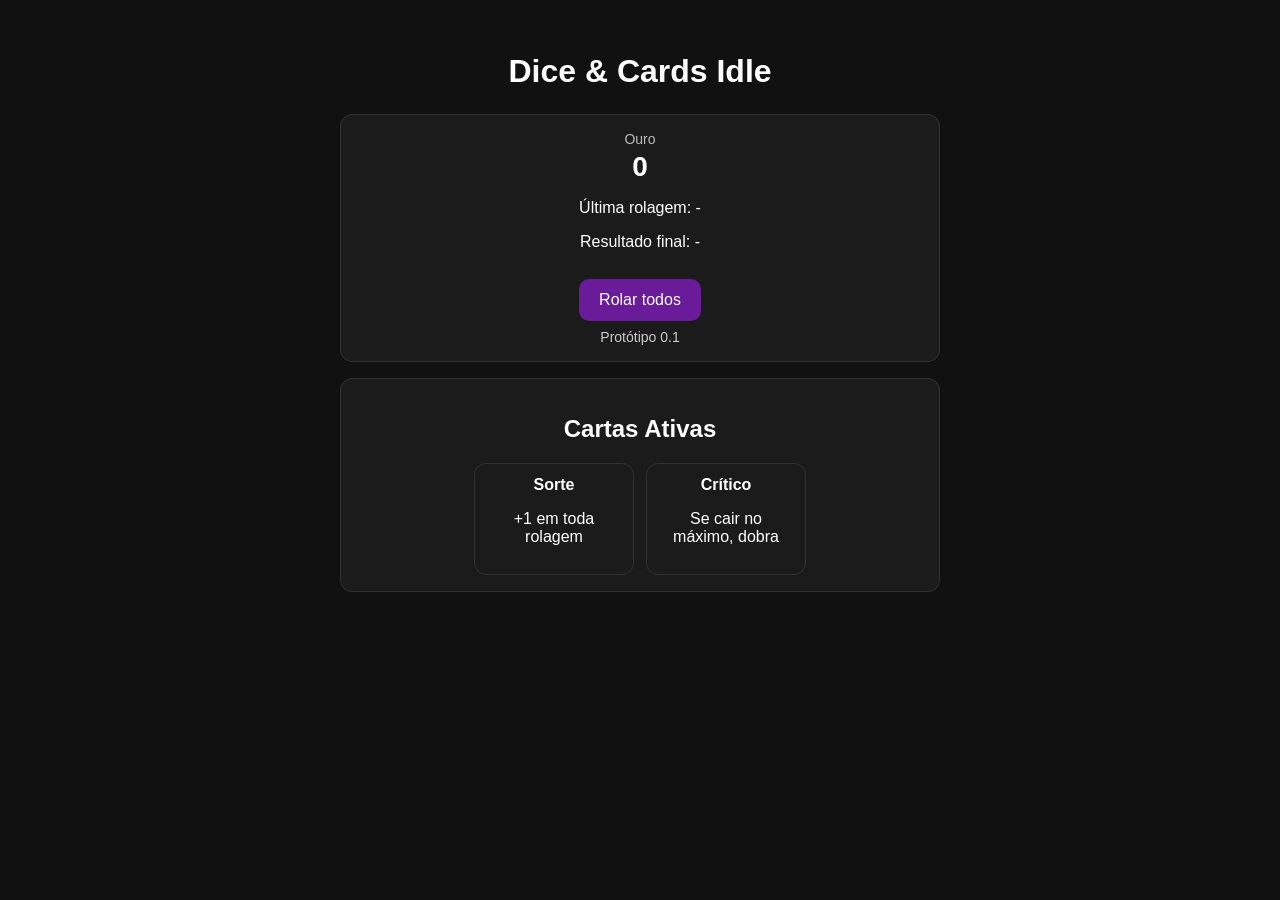
==== index.html @ ea4cef74 "Primeira versão do Dice & Cards Idle" ====
<!DOCTYPE html>
<html lang="pt-BR">
<head>
  <meta charset="UTF-8" />
  <meta name="viewport" content="width=device-width, initial-scale=1.0" />
  <title>Dice & Cards Idle</title>

  <meta name="theme-color" content="#111111" />
  <link rel="manifest" href="./manifest.json" />
  <link rel="apple-touch-icon" href="./icons/icon-192.png" />

  <style>
    * {
      box-sizing: border-box;
    }

    body {
      margin: 0;
      background: #111;
      color: #fff;
      font-family: Arial, sans-serif;
      text-align: center;
      padding: 32px 16px;
    }

    .container {
      max-width: 600px;
      margin: 0 auto;
    }

    h1 {
      margin-bottom: 24px;
    }

    .panel {
      background: #1b1b1b;
      border: 1px solid #333;
      border-radius: 12px;
      padding: 16px;
      margin-bottom: 16px;
    }

    button {
      background: #6a1b9a;
      color: #fff;
      border: none;
      border-radius: 10px;
      padding: 12px 20px;
      font-size: 16px;
      cursor: pointer;
      margin-top: 12px;
    }

    button:hover {
      opacity: 0.95;
    }

    .cards {
      display: flex;
      gap: 12px;
      justify-content: center;
      flex-wrap: wrap;
    }

    .card {
      width: 160px;
      background: #1b1b1b;
      border: 1px solid #333;
      border-radius: 12px;
      padding: 12px;
    }

    .label {
      color: #bbb;
      font-size: 14px;
      margin-bottom: 4px;
    }

    .value {
      font-size: 28px;
      font-weight: bold;
    }

    .small {
      margin-top: 8px;
      color: #ccc;
      font-size: 14px;
    }
  </style>
</head>
<body>
  <div class="container">
    <h1>Dice & Cards Idle</h1>

    <div class="panel">
      <div class="label">Ouro</div>
      <div class="value" id="gold">0</div>

      <p>Última rolagem: <span id="lastRoll">-</span></p>
      <p>Resultado final: <span id="result">-</span></p>

      <button id="rollButton">Rolar todos</button>
      <div class="small">Protótipo 0.1</div>
    </div>

    <div class="panel">
      <h2>Cartas Ativas</h2>
      <div class="cards">
        <div class="card">
          <strong>Sorte</strong>
          <p>+1 em toda rolagem</p>
        </div>

        <div class="card">
          <strong>Crítico</strong>
          <p>Se cair no máximo, dobra</p>
        </div>
      </div>
    </div>
  </div>

  <script>
    let gold = 0;

    const dice = [
      { sides: 6 }
    ];

    const cards = {
      luck: true,
      crit: true
    };

    function rollDice(sides) {
      return Math.floor(Math.random() * sides) + 1;
    }

    function rollAll() {
      let finalTotal = 0;
      const rolls = [];

      dice.forEach((d) => {
        const roll = rollDice(d.sides);
        rolls.push(roll);

        let value = roll;

        if (cards.luck) {
          value += 1;
        }

        if (cards.crit && roll === d.sides) {
          value *= 2;
        }

        finalTotal += value;
      });

      gold += finalTotal;

      document.getElementById("gold").textContent = gold;
      document.getElementById("lastRoll").textContent = rolls.join(", ");
      document.getElementById("result").textContent = finalTotal;
    }

    document.getElementById("rollButton").addEventListener("click", rollAll);

    if ("serviceWorker" in navigator) {
      window.addEventListener("load", () => {
        navigator.serviceWorker.register("./sw.js")
          .then(() => console.log("Service Worker registrado"))
          .catch((error) => console.log("Erro ao registrar SW:", error));
      });
    }
  </script>
</body>
</html>
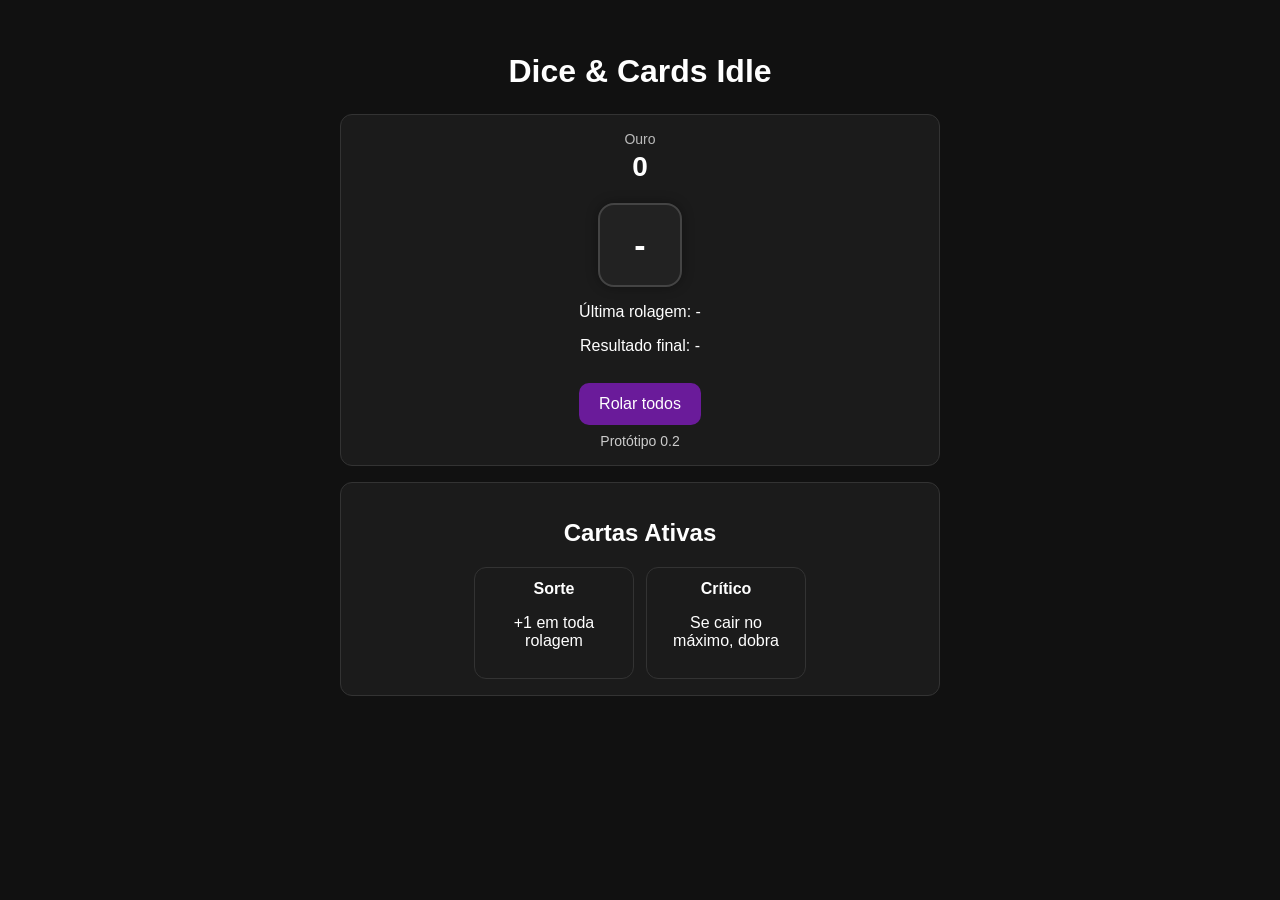
==== commit af368cf9: "auto commit" ====
--- a/index.html
+++ b/index.html
@@ -40,6 +40,23 @@
       margin-bottom: 16px;
     }
 
+    .label {
+      color: #bbb;
+      font-size: 14px;
+      margin-bottom: 4px;
+    }
+
+    .value {
+      font-size: 28px;
+      font-weight: bold;
+    }
+
+    .small {
+      margin-top: 8px;
+      color: #ccc;
+      font-size: 14px;
+    }
+
     button {
       background: #6a1b9a;
       color: #fff;
@@ -49,10 +66,37 @@
       font-size: 16px;
       cursor: pointer;
       margin-top: 12px;
+      transition: opacity 0.2s ease, transform 0.1s ease;
     }
 
     button:hover {
       opacity: 0.95;
+    }
+
+    button:active {
+      transform: scale(0.98);
+    }
+
+    .dice-area {
+      display: flex;
+      justify-content: center;
+      margin: 20px 0 12px;
+    }
+
+    .die {
+      width: 84px;
+      height: 84px;
+      border: 2px solid #444;
+      border-radius: 16px;
+      background: #222;
+      display: flex;
+      align-items: center;
+      justify-content: center;
+      font-size: 34px;
+      font-weight: bold;
+      color: #fff;
+      box-shadow: 0 0 12px rgba(0, 0, 0, 0.35);
+      user-select: none;
     }
 
     .cards {
@@ -69,23 +113,6 @@
       border-radius: 12px;
       padding: 12px;
     }
-
-    .label {
-      color: #bbb;
-      font-size: 14px;
-      margin-bottom: 4px;
-    }
-
-    .value {
-      font-size: 28px;
-      font-weight: bold;
-    }
-
-    .small {
-      margin-top: 8px;
-      color: #ccc;
-      font-size: 14px;
-    }
   </style>
 </head>
 <body>
@@ -96,11 +123,15 @@
       <div class="label">Ouro</div>
       <div class="value" id="gold">0</div>
 
+      <div class="dice-area">
+        <div class="die" id="dieDisplay">-</div>
+      </div>
+
       <p>Última rolagem: <span id="lastRoll">-</span></p>
       <p>Resultado final: <span id="result">-</span></p>
 
       <button id="rollButton">Rolar todos</button>
-      <div class="small">Protótipo 0.1</div>
+      <div class="small">Protótipo 0.2</div>
     </div>
 
     <div class="panel">
@@ -119,59 +150,6 @@
     </div>
   </div>
 
-  <script>
-    let gold = 0;
-
-    const dice = [
-      { sides: 6 }
-    ];
-
-    const cards = {
-      luck: true,
-      crit: true
-    };
-
-    function rollDice(sides) {
-      return Math.floor(Math.random() * sides) + 1;
-    }
-
-    function rollAll() {
-      let finalTotal = 0;
-      const rolls = [];
-
-      dice.forEach((d) => {
-        const roll = rollDice(d.sides);
-        rolls.push(roll);
-
-        let value = roll;
-
-        if (cards.luck) {
-          value += 1;
-        }
-
-        if (cards.crit && roll === d.sides) {
-          value *= 2;
-        }
-
-        finalTotal += value;
-      });
-
-      gold += finalTotal;
-
-      document.getElementById("gold").textContent = gold;
-      document.getElementById("lastRoll").textContent = rolls.join(", ");
-      document.getElementById("result").textContent = finalTotal;
-    }
-
-    document.getElementById("rollButton").addEventListener("click", rollAll);
-
-    if ("serviceWorker" in navigator) {
-      window.addEventListener("load", () => {
-        navigator.serviceWorker.register("./sw.js")
-          .then(() => console.log("Service Worker registrado"))
-          .catch((error) => console.log("Erro ao registrar SW:", error));
-      });
-    }
-  </script>
+  <script src="./app.js"></script>
 </body>
 </html>
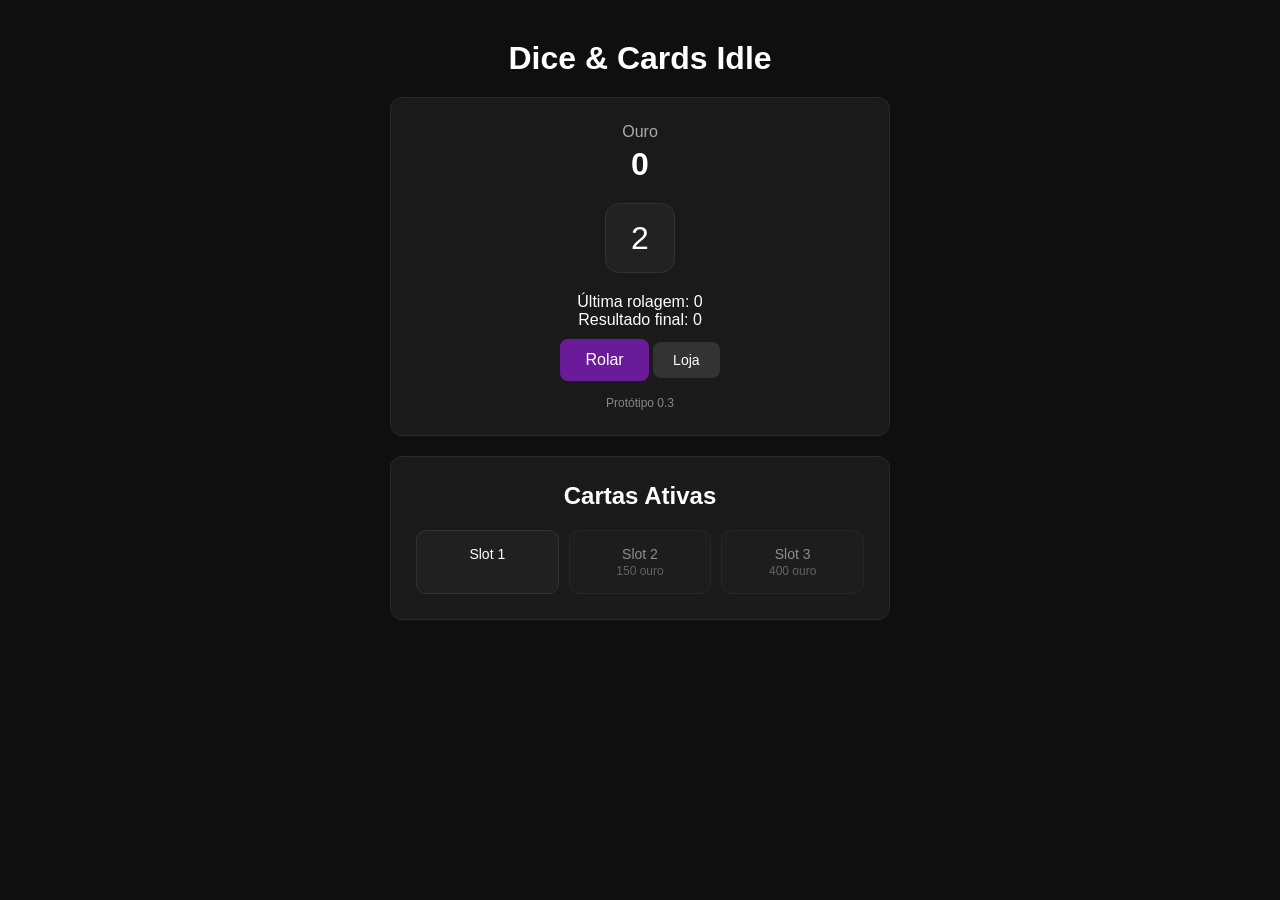
==== commit c9715140: "auto commit" ====
--- a/index.html
+++ b/index.html
@@ -1,155 +1,238 @@
 <!DOCTYPE html>
 <html lang="pt-BR">
+
 <head>
-  <meta charset="UTF-8" />
-  <meta name="viewport" content="width=device-width, initial-scale=1.0" />
-  <title>Dice & Cards Idle</title>
-
-  <meta name="theme-color" content="#111111" />
-  <link rel="manifest" href="./manifest.json" />
-  <link rel="apple-touch-icon" href="./icons/icon-192.png" />
-
-  <style>
-    * {
-      box-sizing: border-box;
-    }
-
-    body {
-      margin: 0;
-      background: #111;
-      color: #fff;
-      font-family: Arial, sans-serif;
-      text-align: center;
-      padding: 32px 16px;
-    }
-
-    .container {
-      max-width: 600px;
-      margin: 0 auto;
-    }
-
-    h1 {
-      margin-bottom: 24px;
-    }
-
-    .panel {
-      background: #1b1b1b;
-      border: 1px solid #333;
-      border-radius: 12px;
-      padding: 16px;
-      margin-bottom: 16px;
-    }
-
-    .label {
-      color: #bbb;
-      font-size: 14px;
-      margin-bottom: 4px;
-    }
-
-    .value {
-      font-size: 28px;
-      font-weight: bold;
-    }
-
-    .small {
-      margin-top: 8px;
-      color: #ccc;
-      font-size: 14px;
-    }
-
-    button {
-      background: #6a1b9a;
-      color: #fff;
-      border: none;
-      border-radius: 10px;
-      padding: 12px 20px;
-      font-size: 16px;
-      cursor: pointer;
-      margin-top: 12px;
-      transition: opacity 0.2s ease, transform 0.1s ease;
-    }
-
-    button:hover {
-      opacity: 0.95;
-    }
-
-    button:active {
-      transform: scale(0.98);
-    }
-
-    .dice-area {
-      display: flex;
-      justify-content: center;
-      margin: 20px 0 12px;
-    }
-
-    .die {
-      width: 84px;
-      height: 84px;
-      border: 2px solid #444;
-      border-radius: 16px;
-      background: #222;
-      display: flex;
-      align-items: center;
-      justify-content: center;
-      font-size: 34px;
-      font-weight: bold;
-      color: #fff;
-      box-shadow: 0 0 12px rgba(0, 0, 0, 0.35);
-      user-select: none;
-    }
-
-    .cards {
-      display: flex;
-      gap: 12px;
-      justify-content: center;
-      flex-wrap: wrap;
-    }
-
-    .card {
-      width: 160px;
-      background: #1b1b1b;
-      border: 1px solid #333;
-      border-radius: 12px;
-      padding: 12px;
-    }
-  </style>
+<meta charset="UTF-8">
+<meta name="viewport" content="width=device-width, initial-scale=1.0">
+
+<title>Dice & Cards Idle</title>
+
+<link rel="manifest" href="manifest.json">
+<link rel="stylesheet" href="style.css">
+
+<meta name="theme-color" content="#6a1b9a">
 </head>
+
 <body>
-  <div class="container">
-    <h1>Dice & Cards Idle</h1>
-
-    <div class="panel">
-      <div class="label">Ouro</div>
-      <div class="value" id="gold">0</div>
-
-      <div class="dice-area">
-        <div class="die" id="dieDisplay">-</div>
-      </div>
-
-      <p>Última rolagem: <span id="lastRoll">-</span></p>
-      <p>Resultado final: <span id="result">-</span></p>
-
-      <button id="rollButton">Rolar todos</button>
-      <div class="small">Protótipo 0.2</div>
-    </div>
-
-    <div class="panel">
-      <h2>Cartas Ativas</h2>
-      <div class="cards">
-        <div class="card">
-          <strong>Sorte</strong>
-          <p>+1 em toda rolagem</p>
-        </div>
-
-        <div class="card">
-          <strong>Crítico</strong>
-          <p>Se cair no máximo, dobra</p>
-        </div>
-      </div>
-    </div>
-  </div>
-
-  <script src="./app.js"></script>
+
+<div class="container">
+
+<h1>Dice & Cards Idle</h1>
+
+<div class="card">
+
+<div class="ouro-area">
+<p>Ouro</p>
+<h2 id="gold">0</h2>
+</div>
+
+<div id="dice" class="dice">
+1
+</div>
+
+<p>Última rolagem: <span id="lastRoll">0</span></p>
+<p>Resultado final: <span id="finalResult">0</span></p>
+
+<button id="rollBtn" class="main-btn">
+Rolar
+</button>
+
+<button id="shopBtn" class="secondary-btn">
+Loja
+</button>
+
+<p class="version">Protótipo 0.3</p>
+
+</div>
+
+
+<div class="card">
+
+<h2>Cartas Ativas</h2>
+
+<div class="card-slots">
+
+<div class="slot" id="slot1">
+Slot 1
+</div>
+
+<div class="slot locked" id="slot2">
+Slot 2
+<br>
+<span>150 ouro</span>
+</div>
+
+<div class="slot locked" id="slot3">
+Slot 3
+<br>
+<span>400 ouro</span>
+</div>
+
+</div>
+
+</div>
+
+</div>
+
+
+<!-- LOJA -->
+
+<div id="shopModal" class="modal hidden">
+
+<div class="modal-content">
+
+<div class="shop-header">
+
+<h2>Loja</h2>
+
+<button id="closeShop">
+X
+</button>
+
+</div>
+
+<div class="shop-tabs">
+
+<button class="tab active" data-tab="diceTab">
+Dados
+</button>
+
+<button class="tab" data-tab="cardsTab">
+Cartas
+</button>
+
+<button class="tab" data-tab="unlockTab">
+Desbloqueios
+</button>
+
+</div>
+
+<div class="shop-body">
+
+<!-- DADOS -->
+
+<div id="diceTab" class="tab-content active">
+
+<div class="shop-item">
+
+<h3>d6</h3>
+<p>1 - 6</p>
+
+<button data-buy="dice6">
+Equipado
+</button>
+
+</div>
+
+<div class="shop-item">
+
+<h3>d8</h3>
+<p>1 - 8</p>
+
+<button data-buy="dice8">
+250 ouro
+</button>
+
+</div>
+
+<div class="shop-item">
+
+<h3>d10</h3>
+<p>1 - 10</p>
+
+<button data-buy="dice10">
+800 ouro
+</button>
+
+</div>
+
+</div>
+
+
+<!-- CARTAS -->
+
+<div id="cardsTab" class="tab-content">
+
+<div class="shop-item">
+
+<h3>Sorte</h3>
+<p>+1 em toda rolagem</p>
+
+<button data-buy="luck">
+80 ouro
+</button>
+
+</div>
+
+<div class="shop-item">
+
+<h3>Crítico</h3>
+<p>Se cair no máximo, dobra</p>
+
+<button data-buy="crit">
+120 ouro
+</button>
+
+</div>
+
+<div class="shop-item">
+
+<h3>Par</h3>
+<p>Se cair número par, x2</p>
+
+<button data-buy="even">
+200 ouro
+</button>
+
+</div>
+
+</div>
+
+
+<!-- DESBLOQUEIOS -->
+
+<div id="unlockTab" class="tab-content">
+
+<div class="shop-item">
+
+<h3>Auto Roll</h3>
+<p>Rola automaticamente</p>
+
+<button data-buy="autoroll">
+300 ouro
+</button>
+
+</div>
+
+<div class="shop-item">
+
+<h3>Ganho Offline</h3>
+<p>Receba ouro enquanto estiver fora</p>
+
+<button data-buy="offline">
+600 ouro
+</button>
+
+</div>
+
+</div>
+
+</div>
+
+</div>
+
+</div>
+
+
+<script src="app.js"></script>
+
+<script>
+
+if ("serviceWorker" in navigator) {
+navigator.serviceWorker.register("sw.js");
+}
+
+</script>
+
 </body>
 </html>
--- a/style.css
+++ b/style.css
@@ -0,0 +1,233 @@
+*{
+box-sizing:border-box;
+margin:0;
+padding:0;
+font-family:Arial, Helvetica, sans-serif;
+}
+
+body{
+background:#0f0f0f;
+color:white;
+display:flex;
+justify-content:center;
+align-items:flex-start;
+min-height:100vh;
+padding:40px 10px;
+}
+
+.container{
+width:100%;
+max-width:500px;
+}
+
+h1{
+text-align:center;
+margin-bottom:20px;
+}
+
+.card{
+background:#1a1a1a;
+border-radius:12px;
+padding:25px;
+margin-bottom:20px;
+border:1px solid #2a2a2a;
+text-align:center;
+}
+
+.ouro-area p{
+color:#aaa;
+margin-bottom:5px;
+}
+
+.ouro-area h2{
+font-size:32px;
+margin-bottom:20px;
+}
+
+.dice{
+width:70px;
+height:70px;
+background:#222;
+border-radius:14px;
+display:flex;
+align-items:center;
+justify-content:center;
+font-size:32px;
+margin:0 auto 20px auto;
+border:1px solid #333;
+transition:0.15s;
+}
+
+.main-btn{
+background:#6a1b9a;
+border:none;
+color:white;
+padding:12px 25px;
+border-radius:8px;
+font-size:16px;
+cursor:pointer;
+margin-top:10px;
+}
+
+.main-btn:hover{
+background:#7e2bb6;
+}
+
+.secondary-btn{
+background:#333;
+border:none;
+color:white;
+padding:10px 20px;
+border-radius:8px;
+font-size:14px;
+cursor:pointer;
+margin-top:10px;
+}
+
+.secondary-btn:hover{
+background:#444;
+}
+
+.version{
+margin-top:15px;
+font-size:12px;
+color:#888;
+}
+
+.card-slots{
+display:flex;
+justify-content:space-between;
+margin-top:20px;
+gap:10px;
+}
+
+.slot{
+flex:1;
+background:#202020;
+border:1px solid #333;
+padding:15px;
+border-radius:10px;
+font-size:14px;
+cursor:pointer;
+}
+
+.slot span{
+font-size:12px;
+color:#aaa;
+}
+
+.slot.locked{
+opacity:0.5;
+cursor:default;
+}
+
+.modal{
+position:fixed;
+top:0;
+left:0;
+width:100%;
+height:100%;
+background:rgba(0,0,0,0.7);
+display:flex;
+justify-content:center;
+align-items:center;
+z-index:1000;
+}
+
+.hidden{
+display:none;
+}
+
+.modal-content{
+background:#1b1b1b;
+width:95%;
+max-width:500px;
+border-radius:12px;
+padding:20px;
+border:1px solid #333;
+}
+
+.shop-header{
+display:flex;
+justify-content:space-between;
+align-items:center;
+margin-bottom:15px;
+}
+
+.shop-header button{
+background:#333;
+border:none;
+color:white;
+width:30px;
+height:30px;
+border-radius:6px;
+cursor:pointer;
+}
+
+.shop-tabs{
+display:flex;
+margin-bottom:15px;
+gap:5px;
+}
+
+.tab{
+flex:1;
+background:#2a2a2a;
+border:none;
+color:white;
+padding:10px;
+border-radius:6px;
+cursor:pointer;
+}
+
+.tab.active{
+background:#6a1b9a;
+}
+
+.tab-content{
+display:none;
+}
+
+.tab-content.active{
+display:block;
+}
+
+.shop-item{
+background:#222;
+border:1px solid #333;
+border-radius:10px;
+padding:15px;
+margin-bottom:10px;
+text-align:center;
+}
+
+.shop-item h3{
+margin-bottom:5px;
+}
+
+.shop-item p{
+font-size:13px;
+color:#aaa;
+margin-bottom:10px;
+}
+
+.shop-item button{
+background:#6a1b9a;
+border:none;
+color:white;
+padding:8px 15px;
+border-radius:6px;
+cursor:pointer;
+}
+
+.shop-item button:hover{
+background:#7e2bb6;
+}
+
+@media (max-width:500px){
+
+.card-slots{
+flex-direction:column;
+}
+
+}
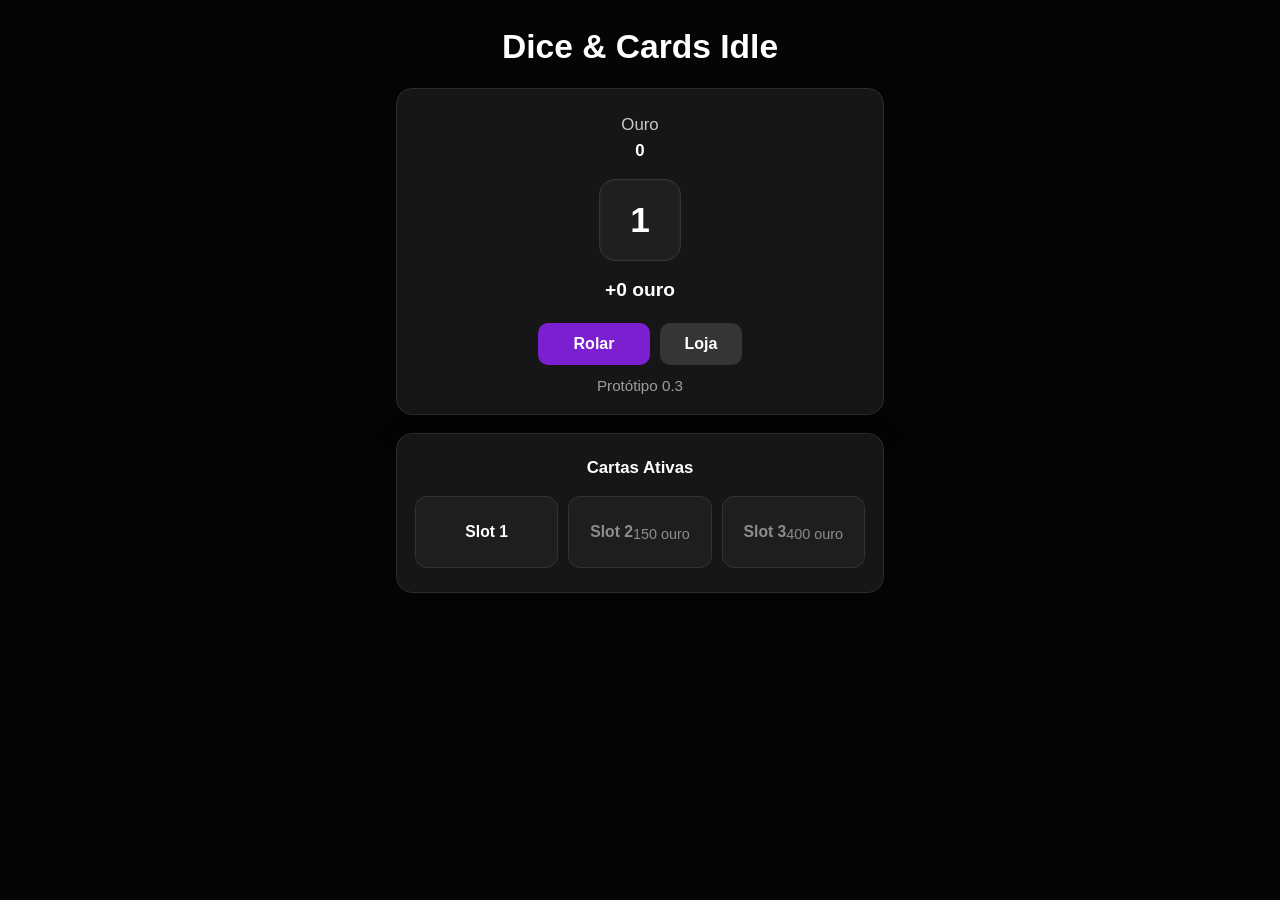
==== commit 1ba14eb3: "auto commit" ====
--- a/index.html
+++ b/index.html
@@ -1,238 +1,64 @@
 <!DOCTYPE html>
 <html lang="pt-BR">
+<head>
+  <meta charset="UTF-8" />
+  <meta name="viewport" content="width=device-width, initial-scale=1.0" />
+  <title>Dice & Cards Idle</title>
 
-<head>
-<meta charset="UTF-8">
-<meta name="viewport" content="width=device-width, initial-scale=1.0">
+  <link rel="manifest" href="manifest.json" />
+  <link rel="stylesheet" href="style.css" />
+  <meta name="theme-color" content="#6a1b9a" />
+</head>
+<body>
+  <div class="container">
+    <h1>Dice & Cards Idle</h1>
 
-<title>Dice & Cards Idle</title>
+    <div class="card main-card">
+      <div class="ouro-area">
+        <p>Ouro</p>
+        <h2 id="gold">0</h2>
+      </div>
 
-<link rel="manifest" href="manifest.json">
-<link rel="stylesheet" href="style.css">
+      <div id="dice" class="dice">1</div>
 
-<meta name="theme-color" content="#6a1b9a">
-</head>
+      <p class="gain-line">
+        <span id="gainText">+0 ouro</span>
+      </p>
 
-<body>
+      <div class="main-actions">
+        <button id="rollBtn" class="main-btn">Rolar</button>
+        <button id="shopBtn" class="secondary-btn">Loja</button>
+      </div>
 
-<div class="container">
+      <p class="version">Protótipo 0.3</p>
+    </div>
 
-<h1>Dice & Cards Idle</h1>
+    <div class="card">
+      <h2>Cartas Ativas</h2>
 
-<div class="card">
+      <div class="card-slots">
+        <div class="slot" id="slot1">Slot 1</div>
 
-<div class="ouro-area">
-<p>Ouro</p>
-<h2 id="gold">0</h2>
-</div>
+        <div class="slot locked" id="slot2">
+          Slot 2
+          <br />
+          <span>150 ouro</span>
+        </div>
 
-<div id="dice" class="dice">
-1
-</div>
+        <div class="slot locked" id="slot3">
+          Slot 3
+          <br />
+          <span>400 ouro</span>
+        </div>
+      </div>
+    </div>
+  </div>
 
-<p>Última rolagem: <span id="lastRoll">0</span></p>
-<p>Resultado final: <span id="finalResult">0</span></p>
-
-<button id="rollBtn" class="main-btn">
-Rolar
-</button>
-
-<button id="shopBtn" class="secondary-btn">
-Loja
-</button>
-
-<p class="version">Protótipo 0.3</p>
-
-</div>
-
-
-<div class="card">
-
-<h2>Cartas Ativas</h2>
-
-<div class="card-slots">
-
-<div class="slot" id="slot1">
-Slot 1
-</div>
-
-<div class="slot locked" id="slot2">
-Slot 2
-<br>
-<span>150 ouro</span>
-</div>
-
-<div class="slot locked" id="slot3">
-Slot 3
-<br>
-<span>400 ouro</span>
-</div>
-
-</div>
-
-</div>
-
-</div>
-
-
-<!-- LOJA -->
-
-<div id="shopModal" class="modal hidden">
-
-<div class="modal-content">
-
-<div class="shop-header">
-
-<h2>Loja</h2>
-
-<button id="closeShop">
-X
-</button>
-
-</div>
-
-<div class="shop-tabs">
-
-<button class="tab active" data-tab="diceTab">
-Dados
-</button>
-
-<button class="tab" data-tab="cardsTab">
-Cartas
-</button>
-
-<button class="tab" data-tab="unlockTab">
-Desbloqueios
-</button>
-
-</div>
-
-<div class="shop-body">
-
-<!-- DADOS -->
-
-<div id="diceTab" class="tab-content active">
-
-<div class="shop-item">
-
-<h3>d6</h3>
-<p>1 - 6</p>
-
-<button data-buy="dice6">
-Equipado
-</button>
-
-</div>
-
-<div class="shop-item">
-
-<h3>d8</h3>
-<p>1 - 8</p>
-
-<button data-buy="dice8">
-250 ouro
-</button>
-
-</div>
-
-<div class="shop-item">
-
-<h3>d10</h3>
-<p>1 - 10</p>
-
-<button data-buy="dice10">
-800 ouro
-</button>
-
-</div>
-
-</div>
-
-
-<!-- CARTAS -->
-
-<div id="cardsTab" class="tab-content">
-
-<div class="shop-item">
-
-<h3>Sorte</h3>
-<p>+1 em toda rolagem</p>
-
-<button data-buy="luck">
-80 ouro
-</button>
-
-</div>
-
-<div class="shop-item">
-
-<h3>Crítico</h3>
-<p>Se cair no máximo, dobra</p>
-
-<button data-buy="crit">
-120 ouro
-</button>
-
-</div>
-
-<div class="shop-item">
-
-<h3>Par</h3>
-<p>Se cair número par, x2</p>
-
-<button data-buy="even">
-200 ouro
-</button>
-
-</div>
-
-</div>
-
-
-<!-- DESBLOQUEIOS -->
-
-<div id="unlockTab" class="tab-content">
-
-<div class="shop-item">
-
-<h3>Auto Roll</h3>
-<p>Rola automaticamente</p>
-
-<button data-buy="autoroll">
-300 ouro
-</button>
-
-</div>
-
-<div class="shop-item">
-
-<h3>Ganho Offline</h3>
-<p>Receba ouro enquanto estiver fora</p>
-
-<button data-buy="offline">
-600 ouro
-</button>
-
-</div>
-
-</div>
-
-</div>
-
-</div>
-
-</div>
-
-
-<script src="app.js"></script>
-
-<script>
-
-if ("serviceWorker" in navigator) {
-navigator.serviceWorker.register("sw.js");
-}
-
-</script>
-
+  <script src="app.js"></script>
+  <script>
+    if ("serviceWorker" in navigator) {
+      navigator.serviceWorker.register("sw.js");
+    }
+  </script>
 </body>
 </html>
--- a/style.css
+++ b/style.css
@@ -1,233 +1,328 @@
-*{
-box-sizing:border-box;
-margin:0;
-padding:0;
-font-family:Arial, Helvetica, sans-serif;
-}
-
-body{
-background:#0f0f0f;
-color:white;
-display:flex;
-justify-content:center;
-align-items:flex-start;
-min-height:100vh;
-padding:40px 10px;
-}
-
-.container{
-width:100%;
-max-width:500px;
-}
-
-h1{
-text-align:center;
-margin-bottom:20px;
-}
-
-.card{
-background:#1a1a1a;
-border-radius:12px;
-padding:25px;
-margin-bottom:20px;
-border:1px solid #2a2a2a;
-text-align:center;
-}
-
-.ouro-area p{
-color:#aaa;
-margin-bottom:5px;
-}
-
-.ouro-area h2{
-font-size:32px;
-margin-bottom:20px;
-}
-
-.dice{
-width:70px;
-height:70px;
-background:#222;
-border-radius:14px;
-display:flex;
-align-items:center;
-justify-content:center;
-font-size:32px;
-margin:0 auto 20px auto;
-border:1px solid #333;
-transition:0.15s;
-}
-
-.main-btn{
-background:#6a1b9a;
-border:none;
-color:white;
-padding:12px 25px;
-border-radius:8px;
-font-size:16px;
-cursor:pointer;
-margin-top:10px;
-}
-
-.main-btn:hover{
-background:#7e2bb6;
-}
-
-.secondary-btn{
-background:#333;
-border:none;
-color:white;
-padding:10px 20px;
-border-radius:8px;
-font-size:14px;
-cursor:pointer;
-margin-top:10px;
-}
-
-.secondary-btn:hover{
-background:#444;
-}
-
-.version{
-margin-top:15px;
-font-size:12px;
-color:#888;
-}
-
-.card-slots{
-display:flex;
-justify-content:space-between;
-margin-top:20px;
-gap:10px;
-}
-
-.slot{
-flex:1;
-background:#202020;
-border:1px solid #333;
-padding:15px;
-border-radius:10px;
-font-size:14px;
-cursor:pointer;
-}
-
-.slot span{
-font-size:12px;
-color:#aaa;
-}
-
-.slot.locked{
-opacity:0.5;
-cursor:default;
-}
-
-.modal{
-position:fixed;
-top:0;
-left:0;
-width:100%;
-height:100%;
-background:rgba(0,0,0,0.7);
-display:flex;
-justify-content:center;
-align-items:center;
-z-index:1000;
-}
-
-.hidden{
-display:none;
-}
-
-.modal-content{
-background:#1b1b1b;
-width:95%;
-max-width:500px;
-border-radius:12px;
-padding:20px;
-border:1px solid #333;
-}
-
-.shop-header{
-display:flex;
-justify-content:space-between;
-align-items:center;
-margin-bottom:15px;
-}
-
-.shop-header button{
-background:#333;
-border:none;
-color:white;
-width:30px;
-height:30px;
-border-radius:6px;
-cursor:pointer;
-}
-
-.shop-tabs{
-display:flex;
-margin-bottom:15px;
-gap:5px;
-}
-
-.tab{
-flex:1;
-background:#2a2a2a;
-border:none;
-color:white;
-padding:10px;
-border-radius:6px;
-cursor:pointer;
-}
-
-.tab.active{
-background:#6a1b9a;
-}
-
-.tab-content{
-display:none;
-}
-
-.tab-content.active{
-display:block;
-}
-
-.shop-item{
-background:#222;
-border:1px solid #333;
-border-radius:10px;
-padding:15px;
-margin-bottom:10px;
-text-align:center;
-}
-
-.shop-item h3{
-margin-bottom:5px;
-}
-
-.shop-item p{
-font-size:13px;
-color:#aaa;
-margin-bottom:10px;
-}
-
-.shop-item button{
-background:#6a1b9a;
-border:none;
-color:white;
-padding:8px 15px;
-border-radius:6px;
-cursor:pointer;
-}
-
-.shop-item button:hover{
-background:#7e2bb6;
-}
-
-@media (max-width:500px){
-
-.card-slots{
-flex-direction:column;
-}
-
+* {
+  box-sizing: border-box;
+  margin: 0;
+  padding: 0;
+}
+
+body {
+  background: #050505;
+  color: #ffffff;
+  font-family: Arial, Helvetica, sans-serif;
+  min-height: 100vh;
+}
+
+.container {
+  width: 100%;
+  max-width: 520px;
+  margin: 0 auto;
+  padding: 28px 16px 40px;
+}
+
+h1 {
+  text-align: center;
+  font-size: 2.1rem;
+  font-weight: 700;
+  margin-bottom: 22px;
+}
+
+h2 {
+  font-size: 1.1rem;
+  font-weight: 700;
+}
+
+.card {
+  background: #161616;
+  border: 1px solid #2b2b2b;
+  border-radius: 16px;
+  padding: 24px 18px;
+  margin-bottom: 18px;
+  box-shadow: 0 10px 30px rgba(0, 0, 0, 0.25);
+}
+
+.main-card {
+  text-align: center;
+  padding-top: 26px;
+  padding-bottom: 20px;
+}
+
+.ouro-area {
+  margin-bottom: 18px;
+}
+
+.ouro-area p {
+  color: #c9c9c9;
+  font-size: 1.05rem;
+  margin-bottom: 6px;
+}
+
+.ouro-area h2,
+.shop-gold-line span {
+  font-size: 2.2rem;
+  font-weight: 700;
+}
+
+.dice {
+  width: 82px;
+  height: 82px;
+  margin: 0 auto 18px;
+  border-radius: 16px;
+  background: #1f1f1f;
+  border: 1px solid #353535;
+  display: flex;
+  align-items: center;
+  justify-content: center;
+  font-size: 2.2rem;
+  font-weight: 700;
+  box-shadow: inset 0 0 0 1px rgba(255, 255, 255, 0.02);
+}
+
+.gain-line {
+  font-size: 1.2rem;
+  font-weight: 700;
+  color: #ffffff;
+  min-height: 28px;
+  margin-bottom: 16px;
+}
+
+.main-actions {
+  display: flex;
+  justify-content: center;
+  gap: 10px;
+  margin-bottom: 12px;
+}
+
+button {
+  border: none;
+  border-radius: 10px;
+  font-weight: 700;
+  font-size: 1rem;
+  cursor: pointer;
+  transition: 0.18s ease;
+}
+
+button:disabled {
+  opacity: 0.65;
+  cursor: not-allowed;
+}
+
+.main-btn {
+  background: #7b1fd0;
+  color: #ffffff;
+  min-width: 112px;
+  padding: 12px 18px;
+}
+
+.main-btn:hover {
+  background: #8d31e0;
+}
+
+.secondary-btn {
+  background: #353535;
+  color: #ffffff;
+  min-width: 82px;
+  padding: 12px 18px;
+}
+
+.secondary-btn:hover {
+  background: #444444;
+}
+
+.version {
+  color: #9e9e9e;
+  font-size: 0.95rem;
+  margin-top: 2px;
+}
+
+.card h2 {
+  text-align: center;
+  font-size: 1.05rem;
+  margin-bottom: 18px;
+}
+
+.card-slots {
+  display: grid;
+  grid-template-columns: repeat(3, 1fr);
+  gap: 10px;
+}
+
+.slot {
+  min-height: 72px;
+  background: #1e1e1e;
+  border: 1px solid #333333;
+  border-radius: 12px;
+  display: flex;
+  align-items: center;
+  justify-content: center;
+  text-align: center;
+  padding: 12px 8px;
+  font-weight: 700;
+  font-size: 0.98rem;
+  cursor: pointer;
+  transition: 0.18s ease;
+}
+
+.slot:hover {
+  border-color: #5a5a5a;
+}
+
+.slot.locked {
+  color: #8d8d8d;
+}
+
+.slot.locked span {
+  display: inline-block;
+  margin-top: 3px;
+  font-size: 0.9rem;
+  font-weight: 400;
+}
+
+/* SHOP PAGE */
+
+.shop-page-header {
+  display: flex;
+  align-items: center;
+  gap: 12px;
+  margin-bottom: 18px;
+}
+
+.shop-page-title {
+  flex: 1;
+  text-align: center;
+  margin-right: 74px;
+}
+
+.shop-page-title h1 {
+  margin-bottom: 6px;
+}
+
+.shop-gold-line {
+  color: #cfcfcf;
+  font-size: 1rem;
+}
+
+.shop-tabs {
+  display: grid;
+  grid-template-columns: repeat(3, 1fr);
+  gap: 8px;
+  margin-bottom: 18px;
+}
+
+.tab {
+  background: #303030;
+  color: #ffffff;
+  padding: 11px 10px;
+  border-radius: 10px;
+  font-size: 0.96rem;
+}
+
+.tab:hover {
+  background: #3b3b3b;
+}
+
+.tab.active {
+  background: #7b1fd0;
+}
+
+.shop-body {
+  width: 100%;
+}
+
+.tab-content {
+  display: none;
+}
+
+.tab-content.active {
+  display: block;
+}
+
+.shop-item {
+  background: #1d1d1d;
+  border: 1px solid #323232;
+  border-radius: 14px;
+  padding: 18px 14px;
+  text-align: center;
+  margin-bottom: 12px;
+}
+
+.shop-item h3 {
+  font-size: 1.45rem;
+  margin-bottom: 8px;
+}
+
+.shop-item p {
+  color: #c7c7c7;
+  font-size: 1rem;
+  line-height: 1.35;
+  margin-bottom: 14px;
+}
+
+.shop-item button {
+  background: #7b1fd0;
+  color: #ffffff;
+  padding: 10px 18px;
+  min-width: 110px;
+}
+
+.shop-item button:hover {
+  background: #8d31e0;
+}
+
+.shop-item button:disabled {
+  background: #555555;
+}
+
+/* small polish */
+a {
+  color: inherit;
+  text-decoration: none;
+}
+
+@media (max-width: 560px) {
+  .container {
+    padding: 22px 12px 32px;
+  }
+
+  h1 {
+    font-size: 1.85rem;
+    margin-bottom: 18px;
+  }
+
+  .card {
+    padding: 20px 14px;
+  }
+
+  .dice {
+    width: 76px;
+    height: 76px;
+    font-size: 2rem;
+  }
+
+  .main-actions {
+    flex-wrap: wrap;
+  }
+
+  .main-btn,
+  .secondary-btn {
+    min-width: 110px;
+  }
+
+  .shop-page-header {
+    align-items: flex-start;
+  }
+
+  .shop-page-title {
+    margin-right: 0;
+  }
+
+  .card-slots {
+    grid-template-columns: 1fr;
+  }
+
+  .slot {
+    min-height: 66px;
+  }
+
+  .shop-item h3 {
+    font-size: 1.25rem;
+  }
 }
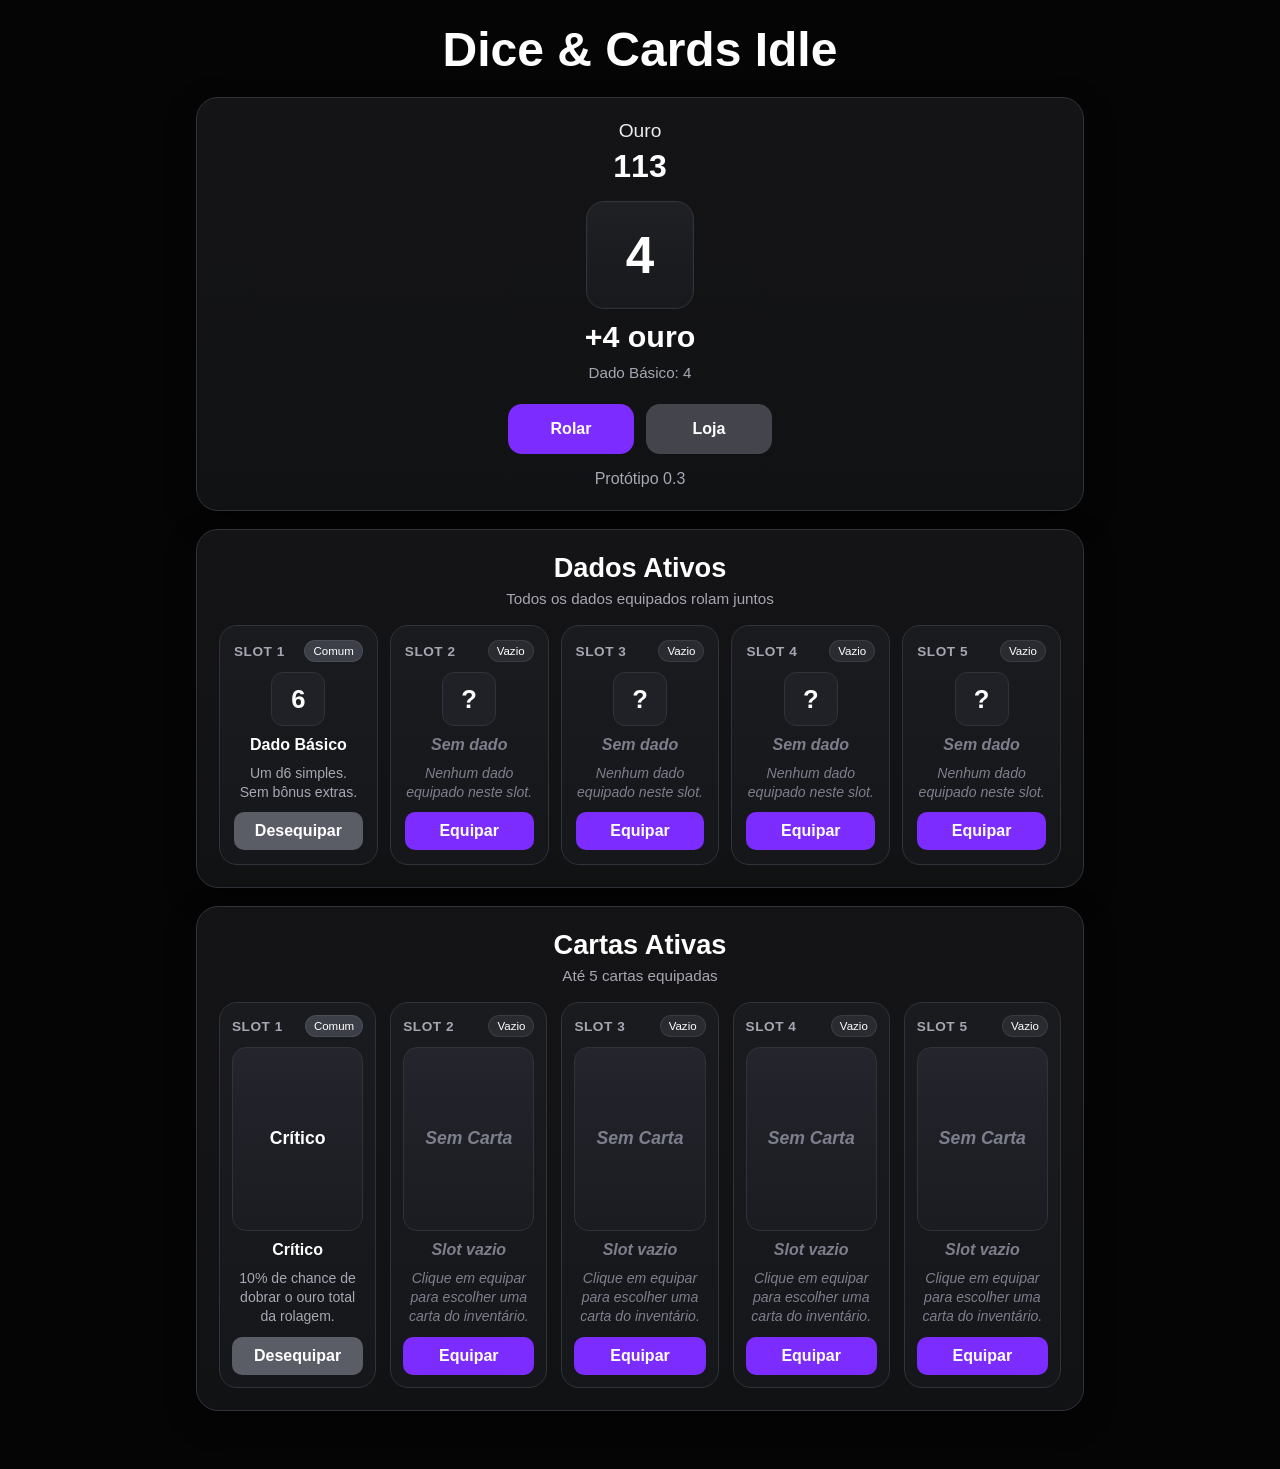
==== commit db41f495: "auto commit" ====
--- a/index.html
+++ b/index.html
@@ -4,61 +4,64 @@
   <meta charset="UTF-8" />
   <meta name="viewport" content="width=device-width, initial-scale=1.0" />
   <title>Dice & Cards Idle</title>
-
-  <link rel="manifest" href="manifest.json" />
-  <link rel="stylesheet" href="style.css" />
-  <meta name="theme-color" content="#6a1b9a" />
+  <link rel="stylesheet" href="./style.css" />
 </head>
 <body>
-  <div class="container">
-    <h1>Dice & Cards Idle</h1>
+  <main class="container">
+    <h1 class="title">Dice & Cards Idle</h1>
 
-    <div class="card main-card">
-      <div class="ouro-area">
-        <p>Ouro</p>
-        <h2 id="gold">0</h2>
+    <section class="panel main-panel">
+      <div class="gold-box">
+        <span class="label">Ouro</span>
+        <strong id="goldValue">0</strong>
       </div>
 
-      <div id="dice" class="dice">1</div>
-
-      <p class="gain-line">
-        <span id="gainText">+0 ouro</span>
-      </p>
-
-      <div class="main-actions">
-        <button id="rollBtn" class="main-btn">Rolar</button>
-        <button id="shopBtn" class="secondary-btn">Loja</button>
+      <div class="dice-result-area">
+        <div id="mainRollResult" class="dice-result">-</div>
+        <div id="rollGain" class="roll-gain">+0 ouro</div>
+        <div id="rollBreakdown" class="roll-breakdown"></div>
       </div>
 
-      <p class="version">Protótipo 0.3</p>
-    </div>
+      <div class="actions">
+        <button id="rollButton" class="btn btn-primary">Rolar</button>
+        <a href="./shop.html" class="btn btn-secondary">Loja</a>
+      </div>
 
-    <div class="card">
-      <h2>Cartas Ativas</h2>
+      <div class="version">Protótipo 0.3</div>
+    </section>
 
-      <div class="card-slots">
-        <div class="slot" id="slot1">Slot 1</div>
+    <section class="panel">
+      <div class="section-header">
+        <h2>Dados Ativos</h2>
+        <span class="section-subtitle">Todos os dados equipados rolam juntos</span>
+      </div>
 
-        <div class="slot locked" id="slot2">
-          Slot 2
-          <br />
-          <span>150 ouro</span>
-        </div>
+      <div id="diceSlots" class="dice-slots"></div>
+    </section>
 
-        <div class="slot locked" id="slot3">
-          Slot 3
-          <br />
-          <span>400 ouro</span>
-        </div>
+    <section class="panel">
+      <div class="section-header">
+        <h2>Cartas Ativas</h2>
+        <span class="section-subtitle">Até 5 cartas equipadas</span>
       </div>
+
+      <div id="cardSlots" class="card-slots"></div>
+    </section>
+  </main>
+
+  <div id="equipModal" class="modal hidden">
+    <div class="modal-backdrop" data-close-modal="true"></div>
+
+    <div class="modal-content">
+      <div class="modal-header">
+        <h3 id="modalTitle">Equipar</h3>
+        <button id="closeModalButton" class="modal-close" aria-label="Fechar">×</button>
+      </div>
+
+      <div id="modalList" class="modal-list"></div>
     </div>
   </div>
 
-  <script src="app.js"></script>
-  <script>
-    if ("serviceWorker" in navigator) {
-      navigator.serviceWorker.register("sw.js");
-    }
-  </script>
+  <script type="module" src="./js/app.js"></script>
 </body>
 </html>
--- a/style.css
+++ b/style.css
@@ -1,328 +1,477 @@
+:root {
+  --bg: #050505;
+  --panel: #141416;
+  --panel-2: #1a1b1f;
+  --border: #31323a;
+  --text: #ffffff;
+  --muted: #a7a7b3;
+  --purple: #7c2cff;
+  --purple-hover: #8d46ff;
+  --button-dark: #44444c;
+  --green: #39d98a;
+  --red: #ff5d73;
+  --shadow: 0 10px 30px rgba(0, 0, 0, 0.35);
+}
+
 * {
   box-sizing: border-box;
+}
+
+html,
+body {
   margin: 0;
   padding: 0;
+  background: var(--bg);
+  color: var(--text);
+  font-family: Arial, Helvetica, sans-serif;
 }
 
 body {
-  background: #050505;
-  color: #ffffff;
-  font-family: Arial, Helvetica, sans-serif;
   min-height: 100vh;
 }
 
+button,
+a {
+  font: inherit;
+}
+
 .container {
+  width: min(100%, 920px);
+  margin: 0 auto;
+  padding: 22px 16px 40px;
+}
+
+.title {
+  text-align: center;
+  font-size: clamp(2rem, 5vw, 3rem);
+  margin: 0 0 20px;
+  font-weight: 800;
+}
+
+.panel {
+  background: linear-gradient(180deg, var(--panel), #111214);
+  border: 1px solid var(--border);
+  border-radius: 22px;
+  padding: 22px;
+  box-shadow: var(--shadow);
+  margin-bottom: 18px;
+}
+
+.main-panel {
+  display: flex;
+  flex-direction: column;
+  align-items: center;
+  gap: 16px;
+}
+
+.gold-box {
+  display: flex;
+  flex-direction: column;
+  align-items: center;
+  gap: 6px;
+}
+
+.label {
+  font-size: 1.2rem;
+  color: var(--text);
+  opacity: 0.92;
+}
+
+#goldValue {
+  font-size: 2rem;
+  font-weight: 800;
+}
+
+.dice-result-area {
+  display: flex;
+  flex-direction: column;
+  align-items: center;
+  gap: 10px;
+  min-height: 132px;
+}
+
+.dice-result {
+  width: 108px;
+  height: 108px;
+  border-radius: 18px;
+  border: 1px solid var(--border);
+  background: linear-gradient(180deg, #1f2024, #18191d);
+  display: grid;
+  place-items: center;
+  font-size: 3.2rem;
+  font-weight: 900;
+  box-shadow: inset 0 0 0 1px rgba(255,255,255,0.02);
+}
+
+.roll-gain {
+  font-size: 1.9rem;
+  font-weight: 800;
+  color: var(--text);
+}
+
+.roll-breakdown {
+  min-height: 24px;
+  font-size: 0.95rem;
+  color: var(--muted);
+  text-align: center;
+}
+
+.actions {
+  display: flex;
+  gap: 12px;
+  flex-wrap: wrap;
+  justify-content: center;
+}
+
+.btn {
+  border: none;
+  text-decoration: none;
+  min-width: 126px;
+  height: 50px;
+  border-radius: 14px;
+  padding: 0 20px;
+  display: inline-flex;
+  align-items: center;
+  justify-content: center;
+  color: #fff;
+  font-weight: 800;
+  cursor: pointer;
+  transition: transform 0.15s ease, opacity 0.15s ease, background 0.15s ease;
+}
+
+.btn:hover {
+  transform: translateY(-1px);
+}
+
+.btn-primary {
+  background: var(--purple);
+}
+
+.btn-primary:hover {
+  background: var(--purple-hover);
+}
+
+.btn-secondary {
+  background: var(--button-dark);
+}
+
+.version {
+  color: var(--muted);
+  font-size: 1rem;
+}
+
+.section-header {
+  display: flex;
+  flex-direction: column;
+  gap: 6px;
+  margin-bottom: 18px;
+}
+
+.section-header h2 {
+  margin: 0;
+  text-align: center;
+  font-size: 1.7rem;
+}
+
+.section-subtitle {
+  text-align: center;
+  color: var(--muted);
+  font-size: 0.95rem;
+}
+
+.dice-slots {
+  display: grid;
+  grid-template-columns: repeat(5, minmax(120px, 1fr));
+  gap: 12px;
+}
+
+.dice-slot {
+  background: linear-gradient(180deg, var(--panel-2), #16171b);
+  border: 1px solid var(--border);
+  border-radius: 18px;
+  padding: 14px;
+  min-height: 156px;
+  display: flex;
+  flex-direction: column;
+  gap: 10px;
+  justify-content: space-between;
+}
+
+.dice-slot-header,
+.card-slot-header {
+  display: flex;
+  justify-content: space-between;
+  align-items: center;
+  gap: 8px;
+}
+
+.slot-label {
+  font-size: 0.85rem;
+  color: var(--muted);
+  font-weight: 700;
+  text-transform: uppercase;
+  letter-spacing: 0.04em;
+}
+
+.rarity-badge {
+  font-size: 0.72rem;
+  padding: 4px 8px;
+  border-radius: 999px;
+  background: #2a2b31;
+  color: #fff;
+  border: 1px solid rgba(255,255,255,0.08);
+}
+
+.dice-face {
+  width: 54px;
+  height: 54px;
+  margin: 0 auto;
+  border-radius: 12px;
+  border: 1px solid var(--border);
+  display: grid;
+  place-items: center;
+  font-size: 1.6rem;
+  font-weight: 900;
+  background: #202127;
+}
+
+.slot-name {
+  text-align: center;
+  font-weight: 800;
+  font-size: 1rem;
+}
+
+.slot-desc {
+  text-align: center;
+  color: var(--muted);
+  font-size: 0.88rem;
+  line-height: 1.35;
+  min-height: 38px;
+}
+
+.slot-empty {
+  color: #7d7f8d;
+  font-style: italic;
+}
+
+.slot-mini-btn {
   width: 100%;
-  max-width: 520px;
-  margin: 0 auto;
-  padding: 28px 16px 40px;
-}
-
-h1 {
-  text-align: center;
-  font-size: 2.1rem;
-  font-weight: 700;
-  margin-bottom: 22px;
-}
-
-h2 {
-  font-size: 1.1rem;
-  font-weight: 700;
-}
-
-.card {
-  background: #161616;
-  border: 1px solid #2b2b2b;
-  border-radius: 16px;
-  padding: 24px 18px;
-  margin-bottom: 18px;
-  box-shadow: 0 10px 30px rgba(0, 0, 0, 0.25);
-}
-
-.main-card {
-  text-align: center;
-  padding-top: 26px;
-  padding-bottom: 20px;
-}
-
-.ouro-area {
-  margin-bottom: 18px;
-}
-
-.ouro-area p {
-  color: #c9c9c9;
-  font-size: 1.05rem;
-  margin-bottom: 6px;
-}
-
-.ouro-area h2,
-.shop-gold-line span {
-  font-size: 2.2rem;
-  font-weight: 700;
-}
-
-.dice {
-  width: 82px;
-  height: 82px;
-  margin: 0 auto 18px;
-  border-radius: 16px;
-  background: #1f1f1f;
-  border: 1px solid #353535;
-  display: flex;
-  align-items: center;
-  justify-content: center;
-  font-size: 2.2rem;
-  font-weight: 700;
-  box-shadow: inset 0 0 0 1px rgba(255, 255, 255, 0.02);
-}
-
-.gain-line {
-  font-size: 1.2rem;
-  font-weight: 700;
-  color: #ffffff;
-  min-height: 28px;
-  margin-bottom: 16px;
-}
-
-.main-actions {
-  display: flex;
-  justify-content: center;
-  gap: 10px;
-  margin-bottom: 12px;
-}
-
-button {
+  height: 38px;
   border: none;
   border-radius: 10px;
-  font-weight: 700;
-  font-size: 1rem;
   cursor: pointer;
-  transition: 0.18s ease;
-}
-
-button:disabled {
-  opacity: 0.65;
-  cursor: not-allowed;
-}
-
-.main-btn {
-  background: #7b1fd0;
-  color: #ffffff;
-  min-width: 112px;
-  padding: 12px 18px;
-}
-
-.main-btn:hover {
-  background: #8d31e0;
-}
-
-.secondary-btn {
-  background: #353535;
-  color: #ffffff;
-  min-width: 82px;
-  padding: 12px 18px;
-}
-
-.secondary-btn:hover {
-  background: #444444;
-}
-
-.version {
-  color: #9e9e9e;
-  font-size: 0.95rem;
-  margin-top: 2px;
-}
-
-.card h2 {
-  text-align: center;
-  font-size: 1.05rem;
-  margin-bottom: 18px;
+  font-weight: 800;
+  background: #4a4b56;
+  color: #fff;
+}
+
+.slot-mini-btn.equip {
+  background: var(--purple);
+}
+
+.slot-mini-btn.unequip {
+  background: #5b5d66;
 }
 
 .card-slots {
   display: grid;
-  grid-template-columns: repeat(3, 1fr);
+  grid-template-columns: repeat(5, minmax(135px, 1fr));
+  gap: 14px;
+}
+
+.card-slot {
+  background: linear-gradient(180deg, var(--panel-2), #16171b);
+  border: 1px solid var(--border);
+  border-radius: 18px;
+  padding: 12px;
+  min-height: 265px;
+  display: flex;
+  flex-direction: column;
+  justify-content: space-between;
   gap: 10px;
 }
 
-.slot {
-  min-height: 72px;
-  background: #1e1e1e;
-  border: 1px solid #333333;
+.card-art {
+  width: 100%;
+  aspect-ratio: 5 / 7;
+  border-radius: 14px;
+  border: 1px solid var(--border);
+  background: linear-gradient(180deg, #24252d, #1b1c21);
+  display: flex;
+  align-items: center;
+  justify-content: center;
+  padding: 10px;
+  text-align: center;
+  font-size: 1.1rem;
+  font-weight: 900;
+}
+
+.card-slot .slot-name {
+  font-size: 1rem;
+}
+
+.card-slot .slot-desc {
+  min-height: 58px;
+}
+
+.modal.hidden {
+  display: none;
+}
+
+.modal {
+  position: fixed;
+  inset: 0;
+  z-index: 1000;
+}
+
+.modal-backdrop {
+  position: absolute;
+  inset: 0;
+  background: rgba(0, 0, 0, 0.72);
+}
+
+.modal-content {
+  position: relative;
+  z-index: 2;
+  width: min(92vw, 720px);
+  max-height: 82vh;
+  overflow: auto;
+  margin: 6vh auto 0;
+  background: #131419;
+  border: 1px solid var(--border);
+  border-radius: 22px;
+  box-shadow: var(--shadow);
+  padding: 18px;
+}
+
+.modal-header {
+  display: flex;
+  justify-content: space-between;
+  align-items: center;
+  gap: 10px;
+  margin-bottom: 16px;
+}
+
+.modal-header h3 {
+  margin: 0;
+  font-size: 1.4rem;
+}
+
+.modal-close {
+  width: 42px;
+  height: 42px;
+  border: none;
   border-radius: 12px;
-  display: flex;
-  align-items: center;
-  justify-content: center;
-  text-align: center;
-  padding: 12px 8px;
-  font-weight: 700;
-  font-size: 0.98rem;
+  background: #2d2f38;
+  color: #fff;
+  font-size: 1.5rem;
   cursor: pointer;
-  transition: 0.18s ease;
-}
-
-.slot:hover {
-  border-color: #5a5a5a;
-}
-
-.slot.locked {
-  color: #8d8d8d;
-}
-
-.slot.locked span {
-  display: inline-block;
-  margin-top: 3px;
-  font-size: 0.9rem;
-  font-weight: 400;
-}
-
-/* SHOP PAGE */
-
-.shop-page-header {
-  display: flex;
-  align-items: center;
+}
+
+.modal-list {
+  display: grid;
+  grid-template-columns: repeat(auto-fit, minmax(200px, 1fr));
   gap: 12px;
-  margin-bottom: 18px;
-}
-
-.shop-page-title {
-  flex: 1;
-  text-align: center;
-  margin-right: 74px;
-}
-
-.shop-page-title h1 {
-  margin-bottom: 6px;
-}
-
-.shop-gold-line {
-  color: #cfcfcf;
+}
+
+.modal-card {
+  background: linear-gradient(180deg, #1b1c21, #15161a);
+  border: 1px solid var(--border);
+  border-radius: 16px;
+  padding: 14px;
+  display: flex;
+  flex-direction: column;
+  gap: 10px;
+}
+
+.modal-card-title {
   font-size: 1rem;
-}
-
-.shop-tabs {
-  display: grid;
-  grid-template-columns: repeat(3, 1fr);
-  gap: 8px;
-  margin-bottom: 18px;
-}
-
-.tab {
-  background: #303030;
-  color: #ffffff;
-  padding: 11px 10px;
+  font-weight: 800;
+}
+
+.modal-card-desc {
+  color: var(--muted);
+  font-size: 0.92rem;
+  line-height: 1.4;
+  min-height: 48px;
+}
+
+.modal-card button {
+  margin-top: auto;
+  width: 100%;
+  height: 40px;
+  border: none;
   border-radius: 10px;
-  font-size: 0.96rem;
-}
-
-.tab:hover {
-  background: #3b3b3b;
-}
-
-.tab.active {
-  background: #7b1fd0;
-}
-
-.shop-body {
-  width: 100%;
-}
-
-.tab-content {
-  display: none;
-}
-
-.tab-content.active {
-  display: block;
-}
-
-.shop-item {
-  background: #1d1d1d;
-  border: 1px solid #323232;
-  border-radius: 14px;
-  padding: 18px 14px;
-  text-align: center;
-  margin-bottom: 12px;
-}
-
-.shop-item h3 {
-  font-size: 1.45rem;
-  margin-bottom: 8px;
-}
-
-.shop-item p {
-  color: #c7c7c7;
-  font-size: 1rem;
-  line-height: 1.35;
-  margin-bottom: 14px;
-}
-
-.shop-item button {
-  background: #7b1fd0;
-  color: #ffffff;
-  padding: 10px 18px;
-  min-width: 110px;
-}
-
-.shop-item button:hover {
-  background: #8d31e0;
-}
-
-.shop-item button:disabled {
-  background: #555555;
-}
-
-/* small polish */
-a {
-  color: inherit;
-  text-decoration: none;
-}
-
-@media (max-width: 560px) {
+  background: var(--purple);
+  color: #fff;
+  font-weight: 800;
+  cursor: pointer;
+}
+
+.empty-modal {
+  color: var(--muted);
+  text-align: center;
+  padding: 20px 10px;
+}
+
+.rarity-common {
+  background: #3c3f47;
+}
+
+.rarity-uncommon {
+  background: #18794e;
+}
+
+.rarity-rare {
+  background: #2458ff;
+}
+
+.rarity-epic {
+  background: #7b2fff;
+}
+
+.rarity-legendary {
+  background: #c97a00;
+}
+
+@media (max-width: 860px) {
+  .dice-slots,
+  .card-slots {
+    grid-template-columns: repeat(2, minmax(0, 1fr));
+  }
+}
+
+@media (max-width: 520px) {
   .container {
-    padding: 22px 12px 32px;
-  }
-
-  h1 {
-    font-size: 1.85rem;
-    margin-bottom: 18px;
-  }
-
-  .card {
-    padding: 20px 14px;
-  }
-
-  .dice {
-    width: 76px;
-    height: 76px;
-    font-size: 2rem;
-  }
-
-  .main-actions {
-    flex-wrap: wrap;
-  }
-
-  .main-btn,
-  .secondary-btn {
-    min-width: 110px;
-  }
-
-  .shop-page-header {
-    align-items: flex-start;
-  }
-
-  .shop-page-title {
-    margin-right: 0;
-  }
-
+    padding: 16px 12px 32px;
+  }
+
+  .panel {
+    padding: 16px;
+    border-radius: 18px;
+  }
+
+  .dice-slots,
   .card-slots {
     grid-template-columns: 1fr;
   }
 
-  .slot {
-    min-height: 66px;
-  }
-
-  .shop-item h3 {
-    font-size: 1.25rem;
+  .dice-result {
+    width: 94px;
+    height: 94px;
+    font-size: 2.7rem;
+  }
+
+  .roll-gain {
+    font-size: 1.5rem;
+  }
+
+  .actions {
+    width: 100%;
+  }
+
+  .btn {
+    flex: 1;
+    min-width: 0;
   }
 }
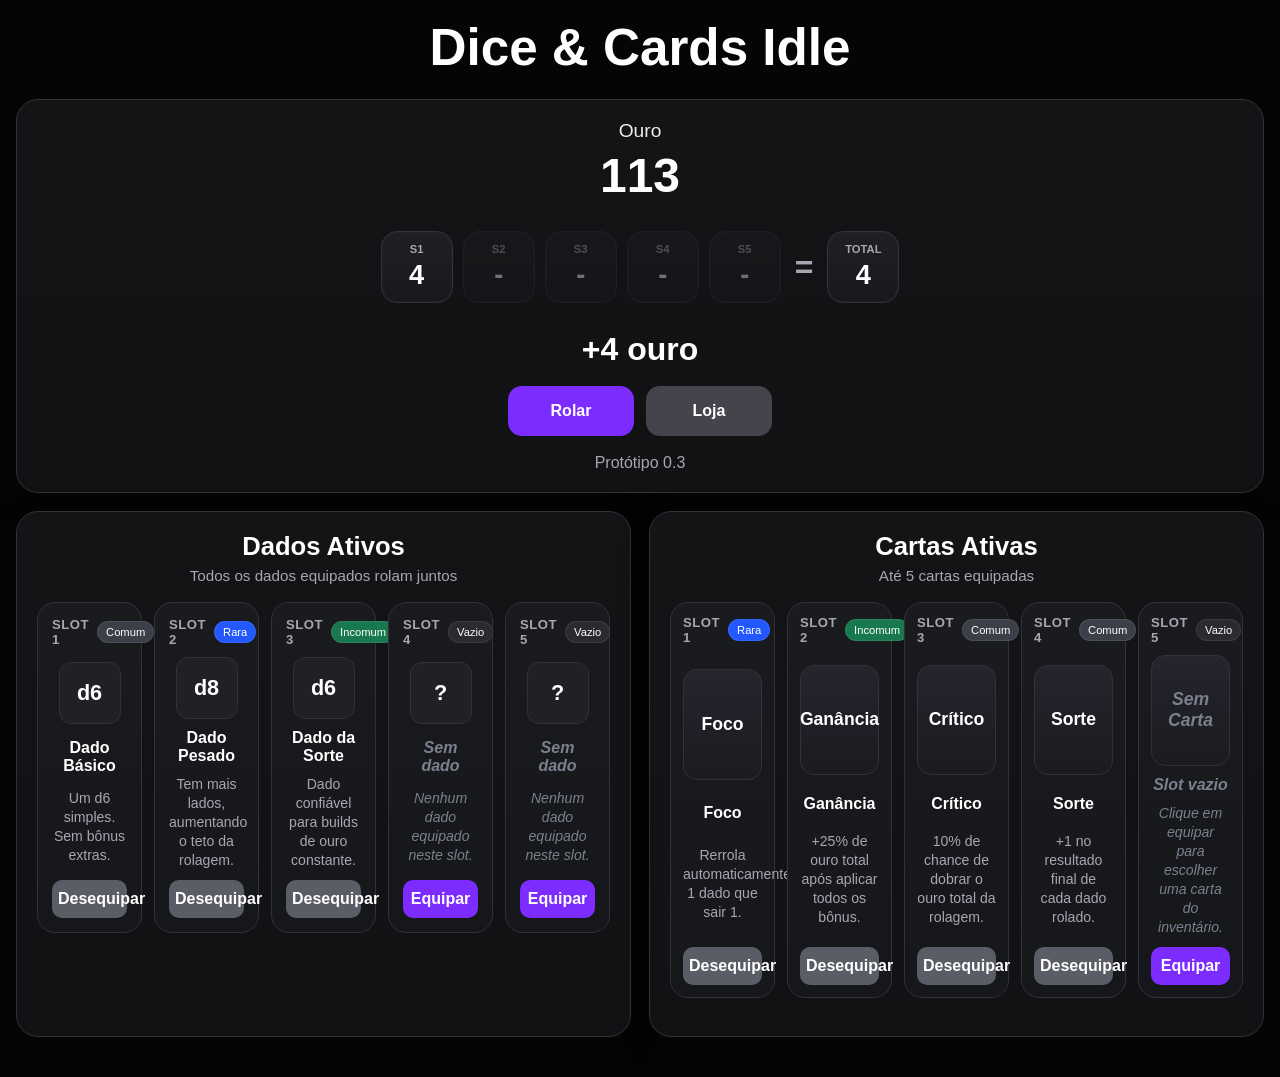
==== commit f6ab3996: "auto commit" ====
--- a/index.html
+++ b/index.html
@@ -16,11 +16,11 @@
         <strong id="goldValue">0</strong>
       </div>
 
-      <div class="dice-result-area">
-        <div id="mainRollResult" class="dice-result">-</div>
-        <div id="rollGain" class="roll-gain">+0 ouro</div>
-        <div id="rollBreakdown" class="roll-breakdown"></div>
+      <div class="roll-summary-area">
+        <div id="rollSlotsPreview" class="roll-slots-preview"></div>
       </div>
+
+      <div id="rollGain" class="roll-gain">+0 ouro</div>
 
       <div class="actions">
         <button id="rollButton" class="btn btn-primary">Rolar</button>
@@ -30,22 +30,24 @@
       <div class="version">Protótipo 0.3</div>
     </section>
 
-    <section class="panel">
-      <div class="section-header">
-        <h2>Dados Ativos</h2>
-        <span class="section-subtitle">Todos os dados equipados rolam juntos</span>
-      </div>
+    <section class="build-sections">
+      <section class="panel build-panel">
+        <div class="section-header">
+          <h2>Dados Ativos</h2>
+          <span class="section-subtitle">Todos os dados equipados rolam juntos</span>
+        </div>
 
-      <div id="diceSlots" class="dice-slots"></div>
-    </section>
+        <div id="diceSlots" class="dice-slots"></div>
+      </section>
 
-    <section class="panel">
-      <div class="section-header">
-        <h2>Cartas Ativas</h2>
-        <span class="section-subtitle">Até 5 cartas equipadas</span>
-      </div>
+      <section class="panel build-panel">
+        <div class="section-header">
+          <h2>Cartas Ativas</h2>
+          <span class="section-subtitle">Até 5 cartas equipadas</span>
+        </div>
 
-      <div id="cardSlots" class="card-slots"></div>
+        <div id="cardSlots" class="card-slots"></div>
+      </section>
     </section>
   </main>
 
--- a/style.css
+++ b/style.css
@@ -8,8 +8,6 @@
   --purple: #7c2cff;
   --purple-hover: #8d46ff;
   --button-dark: #44444c;
-  --green: #39d98a;
-  --red: #ff5d73;
   --shadow: 0 10px 30px rgba(0, 0, 0, 0.35);
 }
 
@@ -36,23 +34,23 @@
 }
 
 .container {
-  width: min(100%, 920px);
+  width: min(100%, 1300px);
   margin: 0 auto;
-  padding: 22px 16px 40px;
+  padding: 18px 16px 40px;
 }
 
 .title {
   text-align: center;
-  font-size: clamp(2rem, 5vw, 3rem);
-  margin: 0 0 20px;
-  font-weight: 800;
+  font-size: clamp(2.4rem, 4vw, 4rem);
+  margin: 0 0 22px;
+  font-weight: 900;
 }
 
 .panel {
   background: linear-gradient(180deg, var(--panel), #111214);
   border: 1px solid var(--border);
   border-radius: 22px;
-  padding: 22px;
+  padding: 20px;
   box-shadow: var(--shadow);
   margin-bottom: 18px;
 }
@@ -61,7 +59,7 @@
   display: flex;
   flex-direction: column;
   align-items: center;
-  gap: 16px;
+  gap: 18px;
 }
 
 .gold-box {
@@ -78,42 +76,67 @@
 }
 
 #goldValue {
+  font-size: 3rem;
+  font-weight: 900;
+}
+
+.roll-summary-area {
+  width: 100%;
+  display: flex;
+  justify-content: center;
+}
+
+.roll-slots-preview {
+  display: flex;
+  flex-wrap: wrap;
+  align-items: center;
+  justify-content: center;
+  gap: 10px;
+  min-height: 92px;
+}
+
+.roll-slot-box,
+.roll-total-box {
+  width: 72px;
+  height: 72px;
+  border-radius: 16px;
+  border: 1px solid var(--border);
+  background: linear-gradient(180deg, #1f2024, #18191d);
+  display: flex;
+  flex-direction: column;
+  align-items: center;
+  justify-content: center;
+  box-shadow: inset 0 0 0 1px rgba(255,255,255,0.02);
+}
+
+.roll-slot-box.empty {
+  opacity: 0.4;
+}
+
+.roll-slot-label {
+  font-size: 0.7rem;
+  color: var(--muted);
+  font-weight: 700;
+  margin-bottom: 4px;
+}
+
+.roll-slot-value,
+.roll-total-value {
+  font-size: 1.7rem;
+  font-weight: 900;
+}
+
+.roll-equals {
   font-size: 2rem;
-  font-weight: 800;
-}
-
-.dice-result-area {
-  display: flex;
-  flex-direction: column;
-  align-items: center;
-  gap: 10px;
-  min-height: 132px;
-}
-
-.dice-result {
-  width: 108px;
-  height: 108px;
-  border-radius: 18px;
-  border: 1px solid var(--border);
-  background: linear-gradient(180deg, #1f2024, #18191d);
-  display: grid;
-  place-items: center;
-  font-size: 3.2rem;
-  font-weight: 900;
-  box-shadow: inset 0 0 0 1px rgba(255,255,255,0.02);
+  font-weight: 900;
+  color: var(--muted);
+  padding: 0 4px;
 }
 
 .roll-gain {
-  font-size: 1.9rem;
-  font-weight: 800;
+  font-size: 2rem;
+  font-weight: 900;
   color: var(--text);
-}
-
-.roll-breakdown {
-  min-height: 24px;
-  font-size: 0.95rem;
-  color: var(--muted);
-  text-align: center;
 }
 
 .actions {
@@ -160,6 +183,17 @@
   font-size: 1rem;
 }
 
+.build-sections {
+  display: grid;
+  grid-template-columns: 1fr 1fr;
+  gap: 18px;
+  align-items: start;
+}
+
+.build-panel {
+  height: 100%;
+}
+
 .section-header {
   display: flex;
   flex-direction: column;
@@ -170,7 +204,7 @@
 .section-header h2 {
   margin: 0;
   text-align: center;
-  font-size: 1.7rem;
+  font-size: 1.6rem;
 }
 
 .section-subtitle {
@@ -179,9 +213,10 @@
   font-size: 0.95rem;
 }
 
-.dice-slots {
+.dice-slots,
+.card-slots {
   display: grid;
-  grid-template-columns: repeat(5, minmax(120px, 1fr));
+  grid-template-columns: repeat(5, minmax(0, 1fr));
   gap: 12px;
 }
 
@@ -190,13 +225,25 @@
   border: 1px solid var(--border);
   border-radius: 18px;
   padding: 14px;
-  min-height: 156px;
+  min-height: 210px;
   display: flex;
   flex-direction: column;
   gap: 10px;
   justify-content: space-between;
 }
 
+.card-slot {
+  background: linear-gradient(180deg, var(--panel-2), #16171b);
+  border: 1px solid var(--border);
+  border-radius: 18px;
+  padding: 12px;
+  min-height: 330px;
+  display: flex;
+  flex-direction: column;
+  justify-content: space-between;
+  gap: 10px;
+}
+
 .dice-slot-header,
 .card-slot-header {
   display: flex;
@@ -206,7 +253,7 @@
 }
 
 .slot-label {
-  font-size: 0.85rem;
+  font-size: 0.82rem;
   color: var(--muted);
   font-weight: 700;
   text-transform: uppercase;
@@ -214,23 +261,24 @@
 }
 
 .rarity-badge {
-  font-size: 0.72rem;
+  font-size: 0.7rem;
   padding: 4px 8px;
   border-radius: 999px;
   background: #2a2b31;
   color: #fff;
   border: 1px solid rgba(255,255,255,0.08);
+  white-space: nowrap;
 }
 
 .dice-face {
-  width: 54px;
-  height: 54px;
+  width: 62px;
+  height: 62px;
   margin: 0 auto;
   border-radius: 12px;
   border: 1px solid var(--border);
   display: grid;
   place-items: center;
-  font-size: 1.6rem;
+  font-size: 1.35rem;
   font-weight: 900;
   background: #202127;
 }
@@ -273,24 +321,6 @@
   background: #5b5d66;
 }
 
-.card-slots {
-  display: grid;
-  grid-template-columns: repeat(5, minmax(135px, 1fr));
-  gap: 14px;
-}
-
-.card-slot {
-  background: linear-gradient(180deg, var(--panel-2), #16171b);
-  border: 1px solid var(--border);
-  border-radius: 18px;
-  padding: 12px;
-  min-height: 265px;
-  display: flex;
-  flex-direction: column;
-  justify-content: space-between;
-  gap: 10px;
-}
-
 .card-art {
   width: 100%;
   aspect-ratio: 5 / 7;
@@ -304,14 +334,6 @@
   text-align: center;
   font-size: 1.1rem;
   font-weight: 900;
-}
-
-.card-slot .slot-name {
-  font-size: 1rem;
-}
-
-.card-slot .slot-desc {
-  min-height: 58px;
 }
 
 .modal.hidden {
@@ -434,16 +456,40 @@
   background: #c97a00;
 }
 
-@media (max-width: 860px) {
+@media (max-width: 1200px) {
+  .build-sections {
+    grid-template-columns: 1fr;
+  }
+}
+
+@media (max-width: 900px) {
+  .dice-slots,
+  .card-slots {
+    grid-template-columns: repeat(3, minmax(0, 1fr));
+  }
+}
+
+@media (max-width: 640px) {
   .dice-slots,
   .card-slots {
     grid-template-columns: repeat(2, minmax(0, 1fr));
   }
-}
-
-@media (max-width: 520px) {
+
+  .roll-slot-box,
+  .roll-total-box {
+    width: 64px;
+    height: 64px;
+  }
+
+  .roll-slot-value,
+  .roll-total-value {
+    font-size: 1.45rem;
+  }
+}
+
+@media (max-width: 480px) {
   .container {
-    padding: 16px 12px 32px;
+    padding: 14px 10px 30px;
   }
 
   .panel {
@@ -456,20 +502,6 @@
     grid-template-columns: 1fr;
   }
 
-  .dice-result {
-    width: 94px;
-    height: 94px;
-    font-size: 2.7rem;
-  }
-
-  .roll-gain {
-    font-size: 1.5rem;
-  }
-
-  .actions {
-    width: 100%;
-  }
-
   .btn {
     flex: 1;
     min-width: 0;
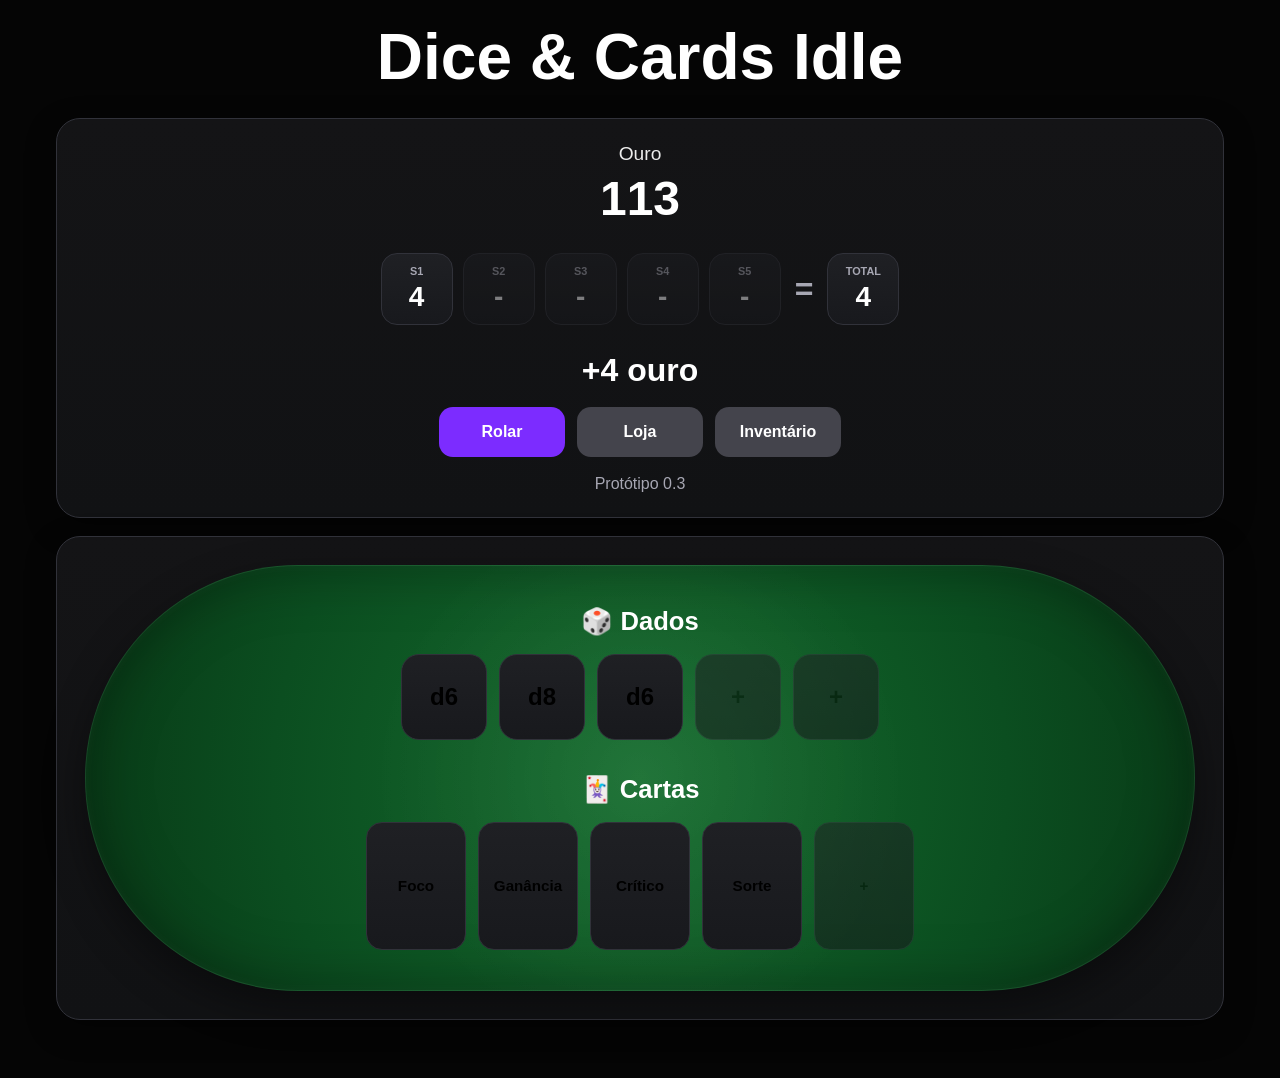
==== commit 8145fb23: "auto commit" ====
--- a/index.html
+++ b/index.html
@@ -10,7 +10,7 @@
   <main class="container">
     <h1 class="title">Dice & Cards Idle</h1>
 
-    <section class="panel main-panel">
+    <section class="panel top-panel">
       <div class="gold-box">
         <span class="label">Ouro</span>
         <strong id="goldValue">0</strong>
@@ -25,29 +25,26 @@
       <div class="actions">
         <button id="rollButton" class="btn btn-primary">Rolar</button>
         <a href="./shop.html" class="btn btn-secondary">Loja</a>
+        <a href="./inventory.html" class="btn btn-secondary">Inventário</a>
       </div>
 
       <div class="version">Protótipo 0.3</div>
     </section>
 
-    <section class="build-sections">
-      <section class="panel build-panel">
-        <div class="section-header">
-          <h2>Dados Ativos</h2>
-          <span class="section-subtitle">Todos os dados equipados rolam juntos</span>
+    <section class="panel table-panel">
+      <div class="table-area">
+        <div class="loadout-section">
+          <h2 class="loadout-title">🎲 Dados</h2>
+          <div id="diceSlots" class="slot-row"></div>
         </div>
 
-        <div id="diceSlots" class="dice-slots"></div>
-      </section>
+        <div class="felt-divider"></div>
 
-      <section class="panel build-panel">
-        <div class="section-header">
-          <h2>Cartas Ativas</h2>
-          <span class="section-subtitle">Até 5 cartas equipadas</span>
+        <div class="loadout-section">
+          <h2 class="loadout-title">🃏 Cartas</h2>
+          <div id="cardSlots" class="slot-row card-row"></div>
         </div>
-
-        <div id="cardSlots" class="card-slots"></div>
-      </section>
+      </div>
     </section>
   </main>
 
--- a/style.css
+++ b/style.css
@@ -8,6 +8,9 @@
   --purple: #7c2cff;
   --purple-hover: #8d46ff;
   --button-dark: #44444c;
+  --green-felt-1: #146c2d;
+  --green-felt-2: #0b4e20;
+  --green-felt-3: #083916;
   --shadow: 0 10px 30px rgba(0, 0, 0, 0.35);
 }
 
@@ -34,28 +37,28 @@
 }
 
 .container {
-  width: min(100%, 1300px);
+  width: min(100%, 1200px);
   margin: 0 auto;
-  padding: 18px 16px 40px;
+  padding: 20px 16px 40px;
 }
 
 .title {
   text-align: center;
-  font-size: clamp(2.4rem, 4vw, 4rem);
-  margin: 0 0 22px;
+  font-size: clamp(2.6rem, 5vw, 4rem);
+  margin: 0 0 24px;
   font-weight: 900;
 }
 
 .panel {
   background: linear-gradient(180deg, var(--panel), #111214);
   border: 1px solid var(--border);
-  border-radius: 22px;
-  padding: 20px;
+  border-radius: 24px;
+  padding: 24px;
   box-shadow: var(--shadow);
   margin-bottom: 18px;
 }
 
-.main-panel {
+.top-panel {
   display: flex;
   flex-direction: column;
   align-items: center;
@@ -92,7 +95,7 @@
   align-items: center;
   justify-content: center;
   gap: 10px;
-  min-height: 92px;
+  min-height: 90px;
 }
 
 .roll-slot-box,
@@ -106,15 +109,14 @@
   flex-direction: column;
   align-items: center;
   justify-content: center;
-  box-shadow: inset 0 0 0 1px rgba(255,255,255,0.02);
 }
 
 .roll-slot-box.empty {
-  opacity: 0.4;
+  opacity: 0.45;
 }
 
 .roll-slot-label {
-  font-size: 0.7rem;
+  font-size: 0.68rem;
   color: var(--muted);
   font-weight: 700;
   margin-bottom: 4px;
@@ -122,7 +124,7 @@
 
 .roll-slot-value,
 .roll-total-value {
-  font-size: 1.7rem;
+  font-size: 1.75rem;
   font-weight: 900;
 }
 
@@ -183,157 +185,249 @@
   font-size: 1rem;
 }
 
-.build-sections {
+.table-panel {
+  padding: 28px;
+}
+
+.table-area {
+  background:
+    radial-gradient(circle at center, rgba(255,255,255,0.06) 0%, transparent 45%),
+    radial-gradient(circle at center, var(--green-felt-1) 0%, var(--green-felt-2) 62%, var(--green-felt-3) 100%);
+  border-radius: 999px;
+  padding: 40px 30px;
+  box-shadow:
+    inset 0 0 60px rgba(0, 0, 0, 0.35),
+    inset 0 0 12px rgba(255,255,255,0.04),
+    0 16px 40px rgba(0,0,0,0.4);
+  border: 1px solid rgba(255,255,255,0.06);
+}
+
+.loadout-section {
+  display: flex;
+  flex-direction: column;
+  align-items: center;
+  gap: 18px;
+}
+
+.loadout-title {
+  margin: 0;
+  font-size: 1.6rem;
+  font-weight: 900;
+  text-align: center;
+}
+
+.felt-divider {
+  height: 34px;
+}
+
+.slot-row {
+  display: flex;
+  justify-content: center;
+  gap: 12px;
+  flex-wrap: wrap;
+}
+
+.slot-chip {
+  width: 86px;
+  height: 86px;
+  background: linear-gradient(180deg, #1f2024, #18191d);
+  border: 1px solid var(--border);
+  border-radius: 18px;
+  display: flex;
+  align-items: center;
+  justify-content: center;
+  font-weight: 900;
+  font-size: 1.5rem;
+  cursor: pointer;
+  position: relative;
+  text-align: center;
+  padding: 8px;
+  line-height: 1.1;
+}
+
+.slot-chip.card {
+  font-size: 0.95rem;
+  width: 100px;
+  height: 128px;
+  border-radius: 16px;
+}
+
+.slot-chip.empty {
+  opacity: 0.55;
+}
+
+.slot-chip:hover {
+  transform: translateY(-2px);
+}
+
+.shop-header {
+  display: flex;
+  justify-content: space-between;
+  align-items: center;
+  gap: 12px;
+  margin-bottom: 20px;
+  flex-wrap: wrap;
+}
+
+.shop-title-wrap {
+  display: flex;
+  flex-direction: column;
+  gap: 4px;
+  text-align: right;
+}
+
+.shop-title {
+  margin: 0;
+  font-size: clamp(2rem, 4vw, 3rem);
+  font-weight: 900;
+}
+
+.shop-gold {
+  font-size: 1.2rem;
+  color: var(--muted);
+}
+
+.shop-gold strong {
+  color: #fff;
+  font-size: 1.5rem;
+}
+
+.shop-tabs {
+  display: flex;
+  gap: 10px;
+  flex-wrap: wrap;
+  justify-content: center;
+  margin-bottom: 20px;
+}
+
+.shop-tab {
+  border: none;
+  border-radius: 12px;
+  padding: 12px 18px;
+  background: #2a2b31;
+  color: #fff;
+  font-weight: 800;
+  cursor: pointer;
+}
+
+.shop-tab.active {
+  background: var(--purple);
+}
+
+.shop-tab-panel {
+  display: none;
+}
+
+.shop-tab-panel.active {
+  display: block;
+}
+
+.shop-grid,
+.inventory-grid {
   display: grid;
-  grid-template-columns: 1fr 1fr;
-  gap: 18px;
-  align-items: start;
-}
-
-.build-panel {
-  height: 100%;
-}
-
-.section-header {
+  grid-template-columns: repeat(auto-fit, minmax(280px, 1fr));
+  gap: 16px;
+}
+
+.shop-card,
+.inventory-card,
+.modal-card {
+  background: linear-gradient(180deg, var(--panel-2), #16171b);
+  border: 1px solid var(--border);
+  border-radius: 18px;
+  padding: 18px;
   display: flex;
   flex-direction: column;
+  gap: 12px;
+}
+
+.shop-card h3,
+.inventory-card h3 {
+  margin: 0;
+  font-size: 1.35rem;
+}
+
+.shop-card p,
+.inventory-card p {
+  margin: 0;
+  color: var(--muted);
+  line-height: 1.45;
+}
+
+.shop-price {
+  margin-top: auto;
+  font-size: 1.2rem;
+  font-weight: 900;
+  color: #fff;
+}
+
+.shop-action,
+.inventory-action,
+.modal-card button {
+  width: 100%;
+  height: 46px;
+  border: none;
+  border-radius: 12px;
+  background: var(--purple);
+  color: #fff;
+  font-weight: 800;
+  cursor: pointer;
+}
+
+.shop-action:disabled,
+.inventory-action:disabled {
+  opacity: 0.5;
+  cursor: not-allowed;
+}
+
+.pool-list {
+  display: flex;
+  flex-wrap: wrap;
+  gap: 8px;
+  margin-top: 6px;
+}
+
+.pool-badge,
+.stack-badge,
+.rarity-badge {
+  border: 1px solid var(--border);
+  background: #202127;
+  border-radius: 999px;
+  padding: 6px 10px;
+  font-size: 0.9rem;
+  color: #fff;
+  display: inline-flex;
+  align-items: center;
   gap: 6px;
-  margin-bottom: 18px;
-}
-
-.section-header h2 {
-  margin: 0;
-  text-align: center;
-  font-size: 1.6rem;
-}
-
-.section-subtitle {
-  text-align: center;
-  color: var(--muted);
-  font-size: 0.95rem;
-}
-
-.dice-slots,
-.card-slots {
-  display: grid;
-  grid-template-columns: repeat(5, minmax(0, 1fr));
+}
+
+.inventory-topline,
+.modal-topline {
+  display: flex;
+  justify-content: space-between;
+  align-items: center;
   gap: 12px;
-}
-
-.dice-slot {
+  flex-wrap: wrap;
+}
+
+.shop-result {
+  margin-top: 20px;
   background: linear-gradient(180deg, var(--panel-2), #16171b);
   border: 1px solid var(--border);
   border-radius: 18px;
-  padding: 14px;
-  min-height: 210px;
-  display: flex;
-  flex-direction: column;
-  gap: 10px;
-  justify-content: space-between;
-}
-
-.card-slot {
-  background: linear-gradient(180deg, var(--panel-2), #16171b);
-  border: 1px solid var(--border);
-  border-radius: 18px;
-  padding: 12px;
-  min-height: 330px;
-  display: flex;
-  flex-direction: column;
-  justify-content: space-between;
-  gap: 10px;
-}
-
-.dice-slot-header,
-.card-slot-header {
-  display: flex;
-  justify-content: space-between;
-  align-items: center;
-  gap: 8px;
-}
-
-.slot-label {
-  font-size: 0.82rem;
-  color: var(--muted);
-  font-weight: 700;
-  text-transform: uppercase;
-  letter-spacing: 0.04em;
-}
-
-.rarity-badge {
-  font-size: 0.7rem;
-  padding: 4px 8px;
-  border-radius: 999px;
-  background: #2a2b31;
-  color: #fff;
-  border: 1px solid rgba(255,255,255,0.08);
-  white-space: nowrap;
-}
-
-.dice-face {
-  width: 62px;
-  height: 62px;
-  margin: 0 auto;
-  border-radius: 12px;
-  border: 1px solid var(--border);
-  display: grid;
-  place-items: center;
-  font-size: 1.35rem;
-  font-weight: 900;
-  background: #202127;
-}
-
-.slot-name {
+  padding: 16px;
+  min-height: 82px;
+  display: flex;
+  align-items: center;
+  justify-content: center;
   text-align: center;
   font-weight: 800;
-  font-size: 1rem;
-}
-
-.slot-desc {
-  text-align: center;
-  color: var(--muted);
-  font-size: 0.88rem;
-  line-height: 1.35;
-  min-height: 38px;
-}
-
-.slot-empty {
-  color: #7d7f8d;
-  font-style: italic;
-}
-
-.slot-mini-btn {
-  width: 100%;
-  height: 38px;
-  border: none;
-  border-radius: 10px;
-  cursor: pointer;
-  font-weight: 800;
-  background: #4a4b56;
-  color: #fff;
-}
-
-.slot-mini-btn.equip {
-  background: var(--purple);
-}
-
-.slot-mini-btn.unequip {
-  background: #5b5d66;
-}
-
-.card-art {
-  width: 100%;
-  aspect-ratio: 5 / 7;
-  border-radius: 14px;
-  border: 1px solid var(--border);
-  background: linear-gradient(180deg, #24252d, #1b1c21);
-  display: flex;
-  align-items: center;
-  justify-content: center;
-  padding: 10px;
-  text-align: center;
-  font-size: 1.1rem;
-  font-weight: 900;
+  font-size: 1.05rem;
+}
+
+.shop-result.muted {
+  color: var(--muted);
+  font-weight: 600;
 }
 
 .modal.hidden {
@@ -392,45 +486,11 @@
 
 .modal-list {
   display: grid;
-  grid-template-columns: repeat(auto-fit, minmax(200px, 1fr));
+  grid-template-columns: repeat(auto-fit, minmax(220px, 1fr));
   gap: 12px;
 }
 
-.modal-card {
-  background: linear-gradient(180deg, #1b1c21, #15161a);
-  border: 1px solid var(--border);
-  border-radius: 16px;
-  padding: 14px;
-  display: flex;
-  flex-direction: column;
-  gap: 10px;
-}
-
-.modal-card-title {
-  font-size: 1rem;
-  font-weight: 800;
-}
-
-.modal-card-desc {
-  color: var(--muted);
-  font-size: 0.92rem;
-  line-height: 1.4;
-  min-height: 48px;
-}
-
-.modal-card button {
-  margin-top: auto;
-  width: 100%;
-  height: 40px;
-  border: none;
-  border-radius: 10px;
-  background: var(--purple);
-  color: #fff;
-  font-weight: 800;
-  cursor: pointer;
-}
-
-.empty-modal {
+.empty-state {
   color: var(--muted);
   text-align: center;
   padding: 20px 10px;
@@ -456,54 +516,32 @@
   background: #c97a00;
 }
 
-@media (max-width: 1200px) {
-  .build-sections {
-    grid-template-columns: 1fr;
+@media (max-width: 700px) {
+  .table-area {
+    border-radius: 36px;
+    padding: 28px 16px;
   }
-}
-
-@media (max-width: 900px) {
-  .dice-slots,
-  .card-slots {
-    grid-template-columns: repeat(3, minmax(0, 1fr));
+
+  .slot-chip {
+    width: 70px;
+    height: 70px;
+    font-size: 1.2rem;
   }
-}
-
-@media (max-width: 640px) {
-  .dice-slots,
-  .card-slots {
-    grid-template-columns: repeat(2, minmax(0, 1fr));
+
+  .slot-chip.card {
+    width: 82px;
+    height: 108px;
+    font-size: 0.82rem;
   }
 
   .roll-slot-box,
   .roll-total-box {
-    width: 64px;
-    height: 64px;
+    width: 62px;
+    height: 62px;
   }
 
   .roll-slot-value,
   .roll-total-value {
-    font-size: 1.45rem;
-  }
-}
-
-@media (max-width: 480px) {
-  .container {
-    padding: 14px 10px 30px;
-  }
-
-  .panel {
-    padding: 16px;
-    border-radius: 18px;
-  }
-
-  .dice-slots,
-  .card-slots {
-    grid-template-columns: 1fr;
-  }
-
-  .btn {
-    flex: 1;
-    min-width: 0;
+    font-size: 1.4rem;
   }
 }
